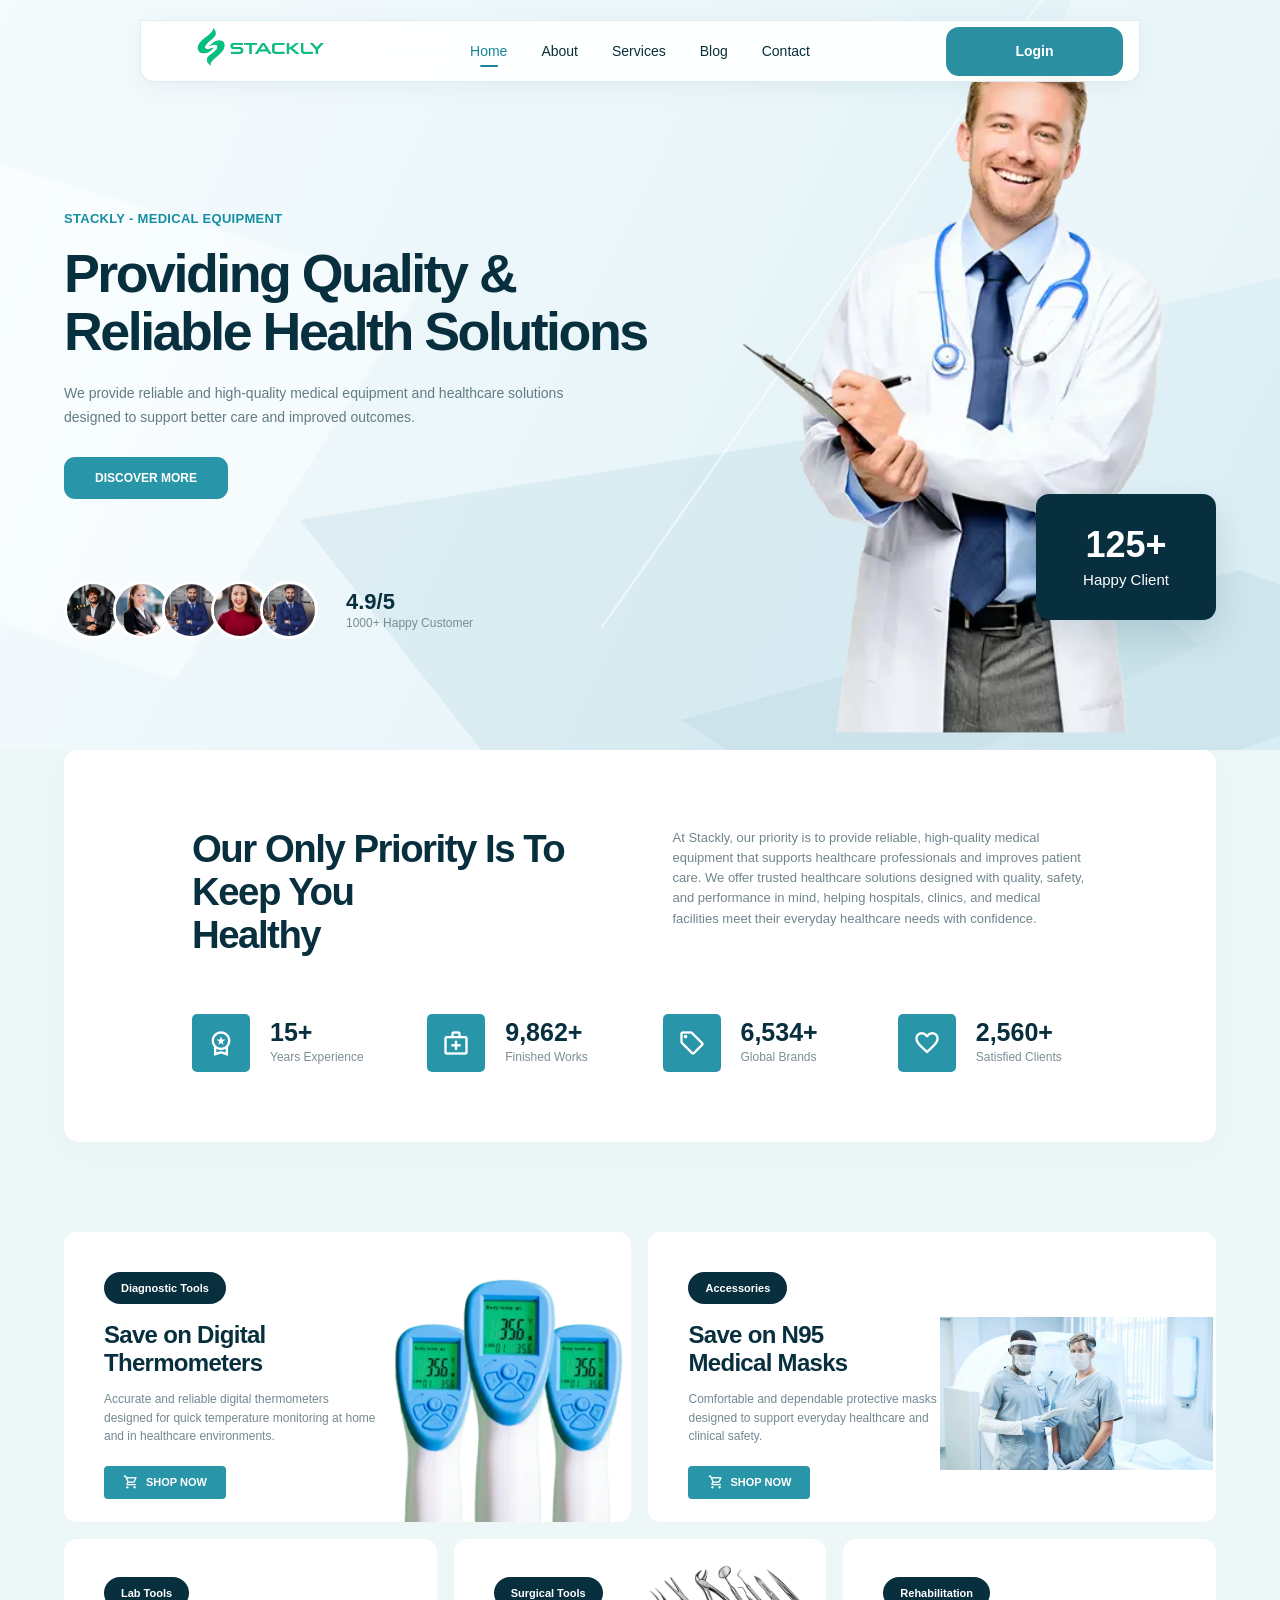
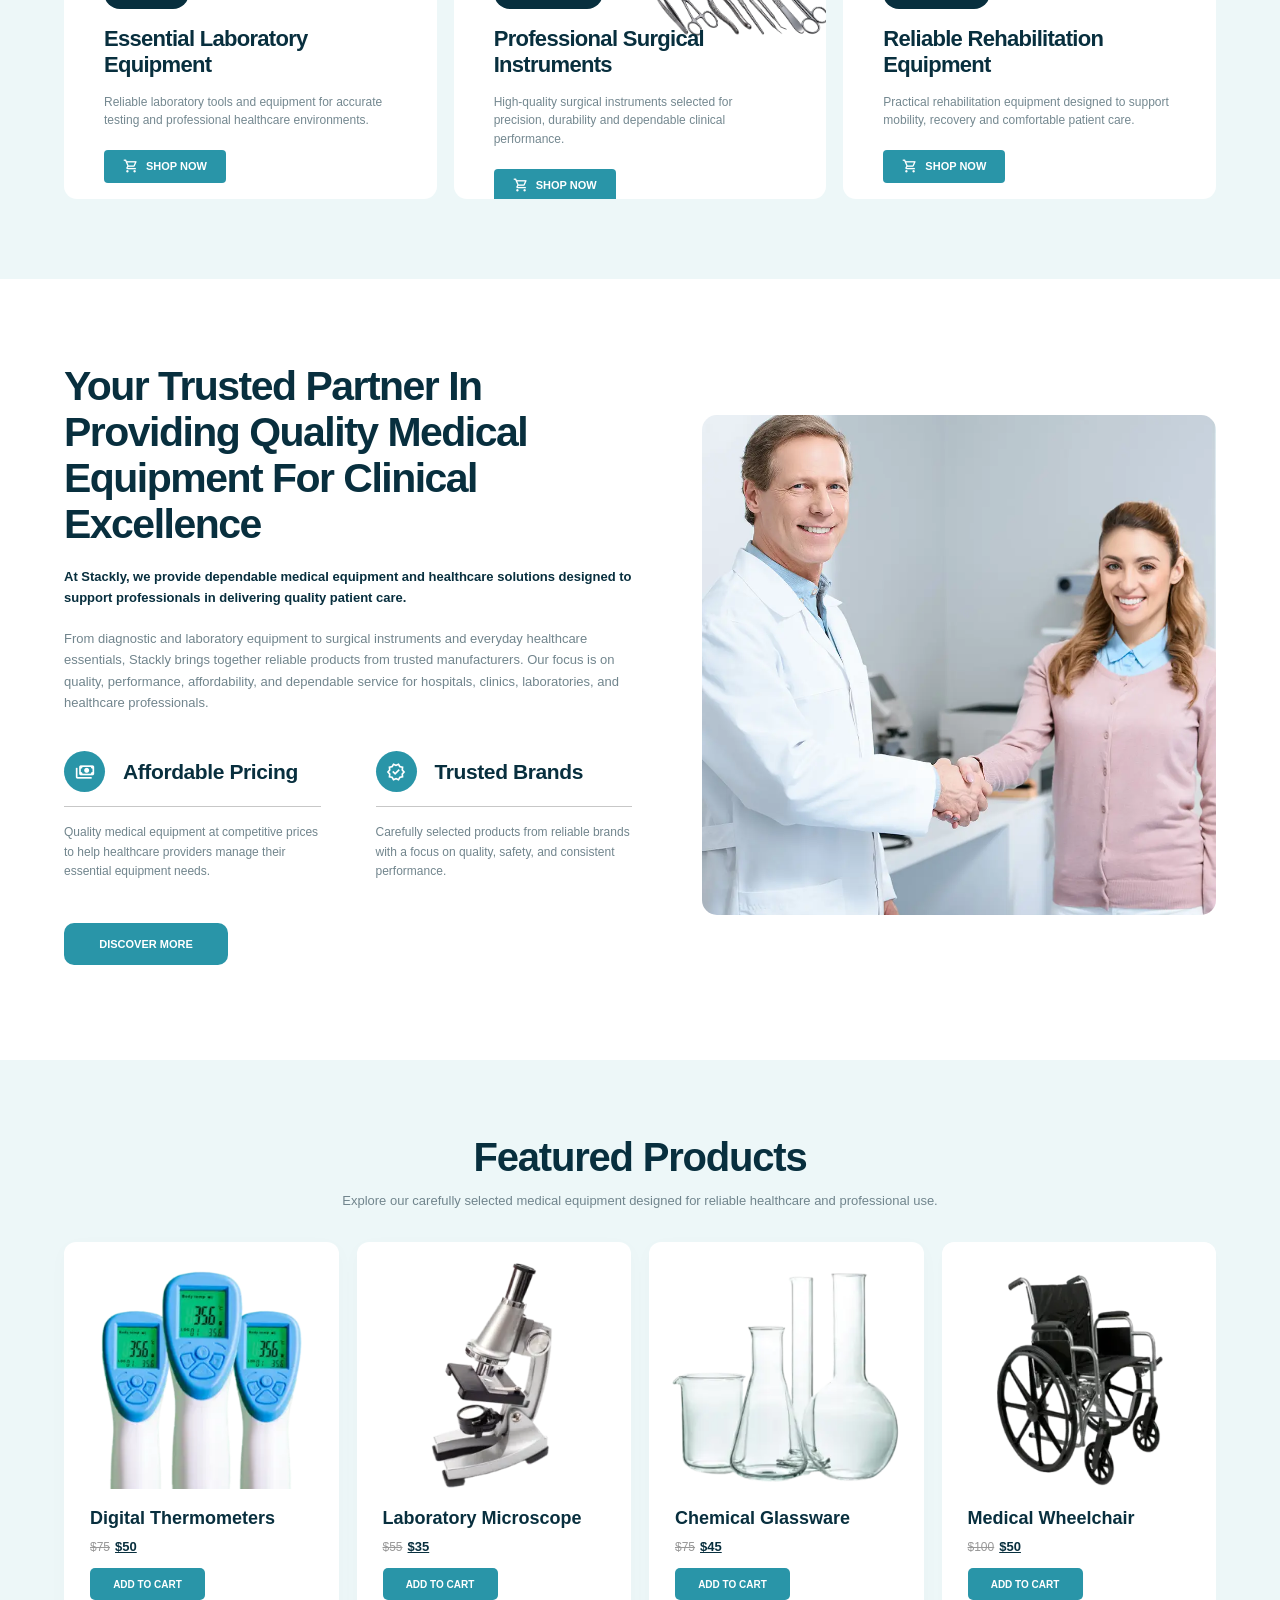
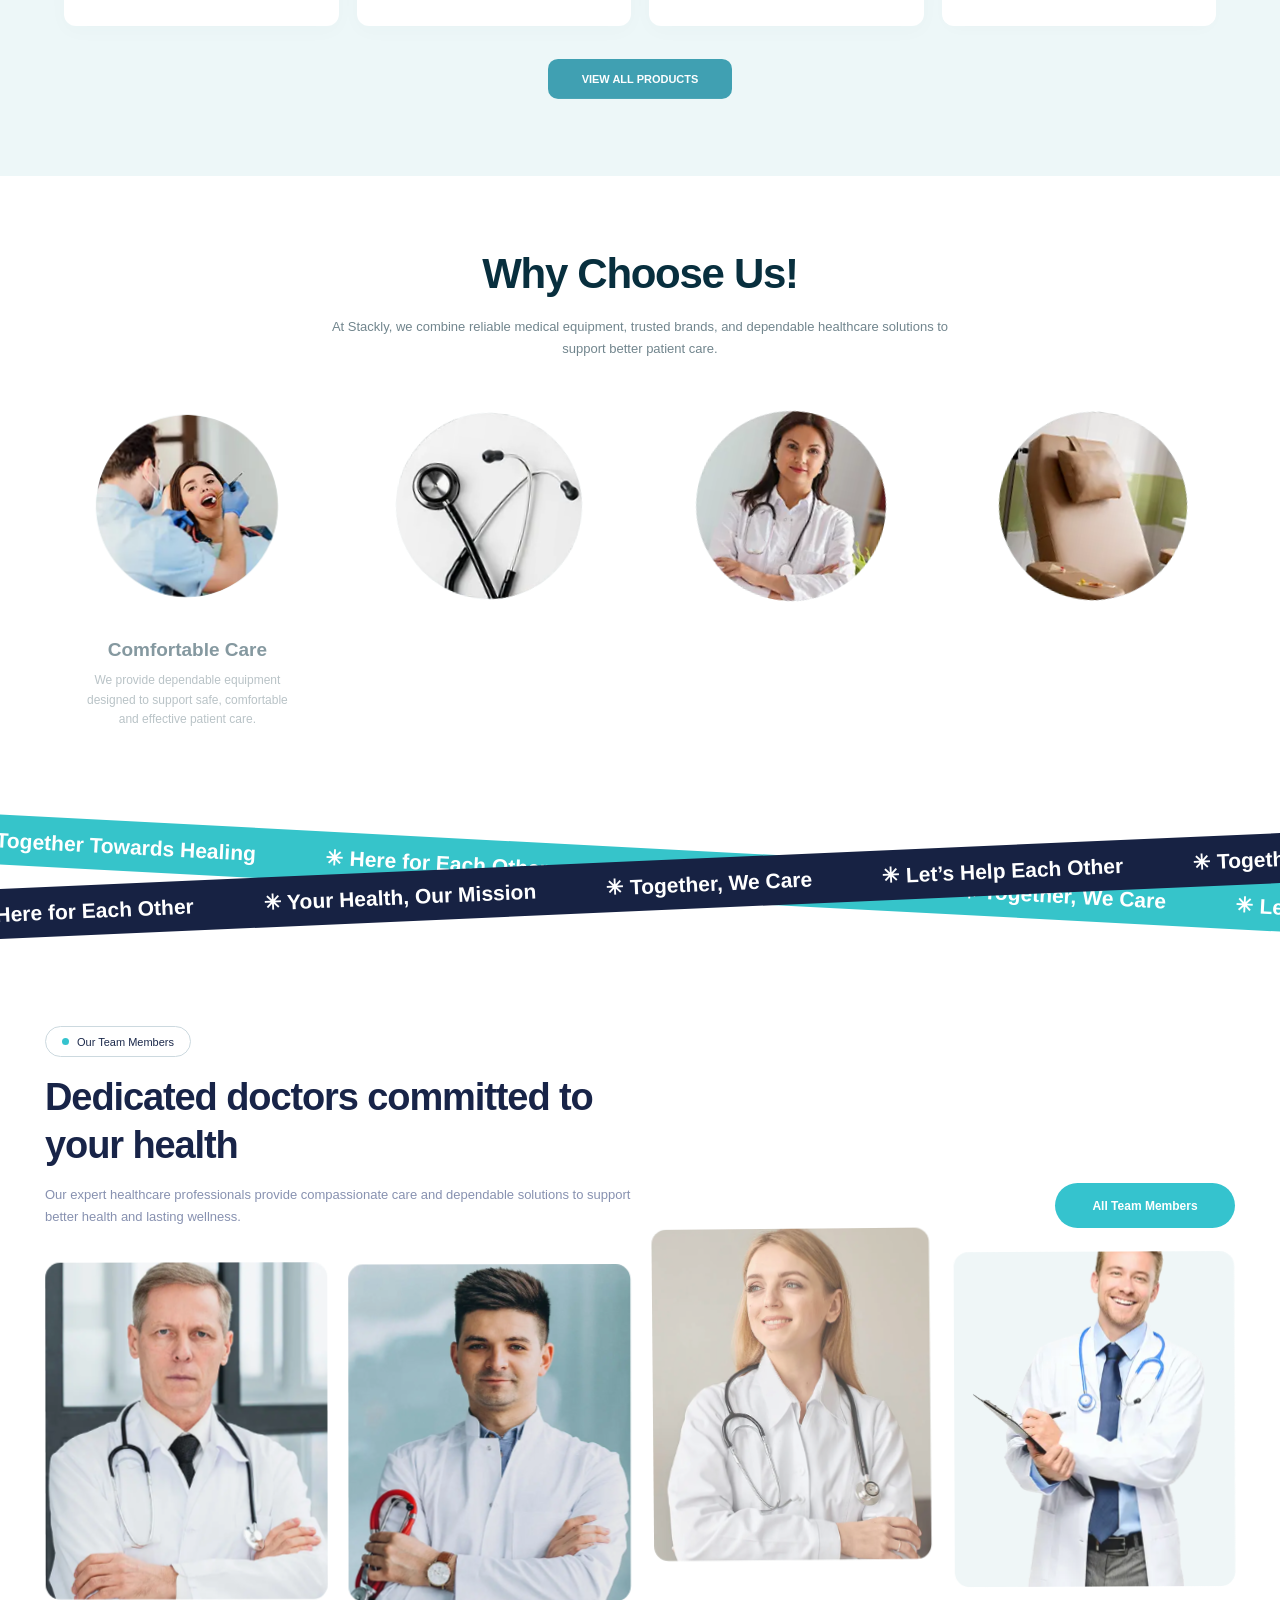
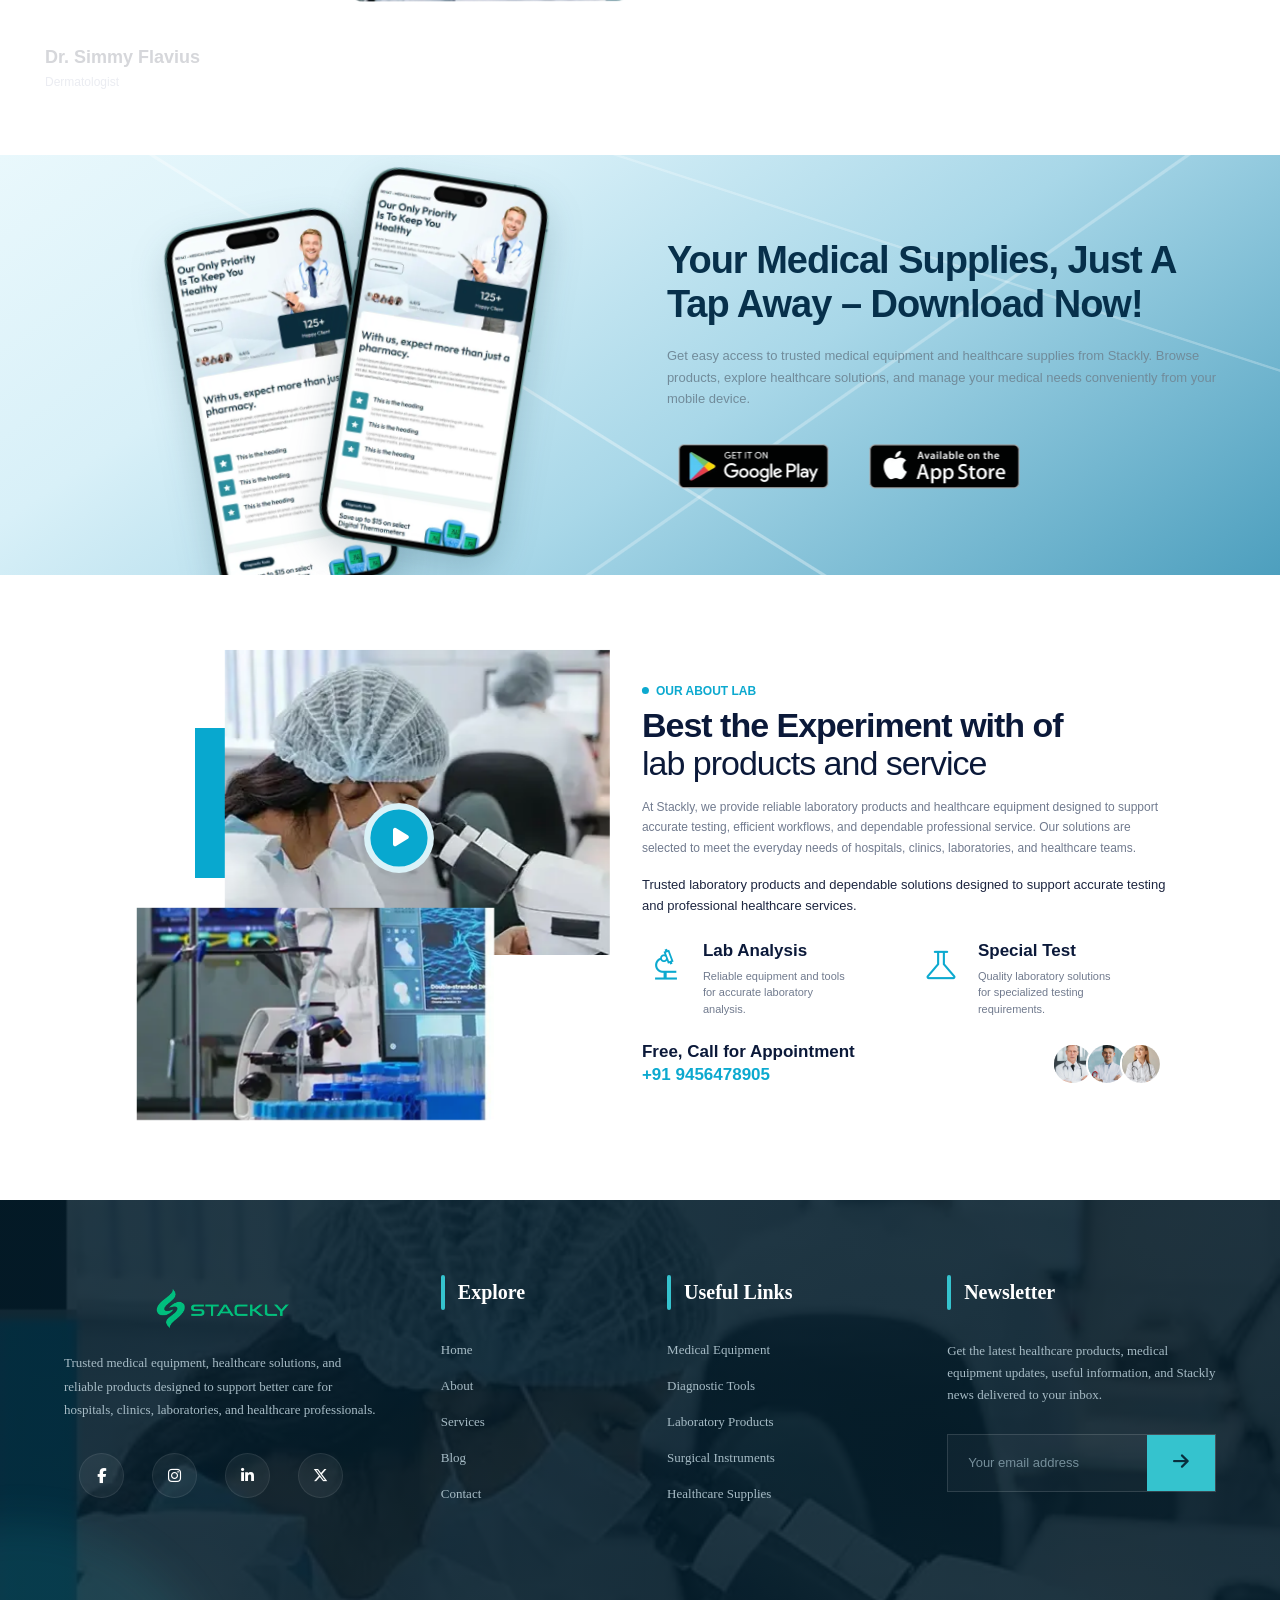
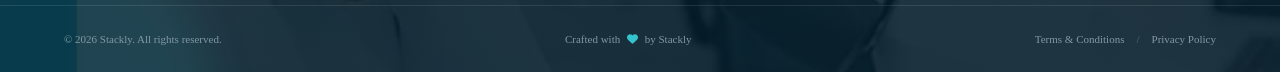
==== index.html @ 82c52c4e "first commit" ====
<!DOCTYPE html>
<html lang="en">

<head>
    <meta charset="UTF-8">

    <meta name="viewport" content="width=device-width, initial-scale=1.0">

    <meta name="description"
        content="Stackly Medical Equipment Store - Quality medical equipment and healthcare solutions.">

    <title>Stackly | Medical Equipment Store</title>

    <!-- FAVICON -->
    <link rel="icon" href="images/favicon.png" type="image/png">

    <!-- GOOGLE FONT -->
    <link rel="preconnect" href="https://fonts.googleapis.com">
    <link rel="preconnect" href="https://fonts.gstatic.com" crossorigin>
<link rel="stylesheet"
      href="https://cdnjs.cloudflare.com/ajax/libs/font-awesome/6.7.2/css/all.min.css">
    <link
        href="https://fonts.googleapis.com/css2?family=Inter:wght@400;500;600;700;800&display=swap"
        rel="stylesheet">
    <!-- MATERIAL SYMBOLS -->
<link rel="stylesheet"
      href="https://fonts.googleapis.com/css2?family=Material+Symbols+Outlined:opsz,wght,FILL,GRAD@24,400,0,0">

    <!-- NAVBAR CSS -->
    <link rel="stylesheet" href="css/style.css">
    <link rel="stylesheet" href="css/home.css">

</head>


<body>


    <!-- =========================================
         NAVBAR
    ========================================== -->

    <header class="medical-navbar" id="medicalNavbar">

        <div class="navbar-inner">


         <!-- STACKLY LOGO -->
<a href="index.html" class="stackly-logo">

    <img src="assets/green-stackly-logo.webp"
         alt="Stackly"
         class="stackly-logo-img">

</a>



            <!-- DESKTOP NAVIGATION -->
            <nav class="desktop-menu">

                <a href="index.html" class="active">
                    Home
                </a>

                <a href="about.html">
                    About
                </a>

                <a href="services.html">
                    Services
                </a>

                <a href="blog.html">
                    Blog
                </a>

                <a href="contact.html">
                    Contact
                </a>

            </nav>



            <!-- DESKTOP LOGIN BUTTON -->
            <a href="login.html" class="login-btn">
                Login
            </a>



            <!-- MOBILE MENU BUTTON -->
            <button
                class="menu-toggle"
                id="menuToggle"
                aria-label="Open Menu"
                type="button">

                <span></span>
                <span></span>
                <span></span>

            </button>


        </div>



        <!-- =========================================
             MOBILE MENU
        ========================================== -->

        <div class="mobile-menu" id="mobileMenu">


            <a href="index.html" class="active">
                Home
            </a>


            <a href="about.html">
                About
            </a>


            <a href="services.html">
                Services
            </a>


            <a href="blog.html">
                Blog
            </a>


            <a href="contact.html">
                Contact
            </a>


            <a href="login.html" class="mobile-login">
                Login
            </a>


        </div>

    </header>


    <!-- =========================================
         HERO
    ========================================== -->

    <main>

        <section class="medical-hero">


            <!-- GEOMETRIC BACKGROUND -->

            <div class="hero-shape hero-shape-one"></div>
            <div class="hero-shape hero-shape-two"></div>
            <div class="hero-shape hero-shape-three"></div>
            <div class="hero-shape hero-shape-four"></div>
            <div class="hero-shape hero-shape-five"></div>


            <div class="hero-container">


                <!-- =================================
                     LEFT CONTENT
                ================================== -->

                <div class="hero-content">


                    <div class="hero-small-title">
                        STACKLY - MEDICAL EQUIPMENT
                    </div>


                    <h1 class="hero-title">

                        Providing Quality &

                        <br class="desktop-break">

                        Reliable Health Solutions

                    </h1>


                    <p class="hero-description">

                        We provide reliable and high-quality medical
                        equipment and healthcare solutions designed
                        to support better care and improved outcomes.

                    </p>


                    <a href="404.html" class="hero-button">
                        DISCOVER MORE
                    </a>


                    <!-- CUSTOMER AREA -->

                    <div class="customer-area">


                        <div class="customer-avatars">

                            <div class="avatar">
                                <img src="assets/client-testi1.webp" alt="Customer">
                            </div>

                            <div class="avatar">
                                <img src="assets/client-testi2.webp" alt="Customer">
                            </div>

                            <div class="avatar">
                                <img src="assets/client-testi3.webp" alt="Customer">
                            </div>

                            <div class="avatar">
                                <img src="assets/client5.webp" alt="Customer">
                            </div>

                            <div class="avatar">
                                <img src="assets/client-testi3.webp" alt="Customer">
                            </div>

                        </div>


                        <div class="customer-rating">

                            <strong>
                                4.9/5
                            </strong>

                            <span>
                                1000+ Happy Customer
                            </span>

                        </div>

                    </div>

                </div>



                <!-- =================================
                     DOCTOR IMAGE
                ================================== -->

                <div class="hero-doctor">

                    <img src="assets/doctor-img.webp"
                        alt="Medical Professional"
                        class="doctor-image">


                    <!-- HAPPY CLIENT CARD -->

                    <div class="happy-client-card">

                        <strong>
                            125+
                        </strong>

                        <span>
                            Happy Client
                        </span>

                    </div>

                </div>


            </div>


            <!-- BOTTOM WHITE CARD -->

            

        </section>

<!-- =========================================
     HEALTH PRIORITY / COUNTER SECTION
========================================= -->

<section class="health-priority-section">

    <div class="health-priority-card">


        <!-- =================================
             TOP CONTENT
        ================================== -->

        <div class="priority-top">


            <!-- LEFT CONTENT -->

            <div class="priority-heading">

                <h2>
                    Our Only Priority Is To Keep You
                    <br class="desktop-break">
                    Healthy
                </h2>

            </div>


            <!-- RIGHT CONTENT -->

            <div class="priority-description">

    <p>
    At Stackly, our priority is to provide reliable, high-quality medical
    equipment that supports healthcare professionals and improves patient care.
    We offer trusted healthcare solutions designed with quality, safety, and
    performance in mind, helping hospitals, clinics, and medical facilities
    meet their everyday healthcare needs with confidence.
</p>

            </div>

        </div>



        <!-- =================================
             COUNTERS
        ================================== -->

        <div class="priority-counters">


            <!-- COUNTER 1 -->

            <div class="priority-counter">

                <div class="counter-icon">

                    <span class="material-symbols-outlined">
                        workspace_premium
                    </span>

                </div>

                <div class="counter-content">

                    <div class="counter-number"
                         data-target="15">
                        0
                    </div>

                    <div class="counter-label">
                        Years Experience
                    </div>

                </div>

            </div>



            <!-- COUNTER 2 -->

            <div class="priority-counter">

                <div class="counter-icon">

                    <span class="material-symbols-outlined">
                        medical_services
                    </span>

                </div>

                <div class="counter-content">

                    <div class="counter-number"
                         data-target="9862">
                        0
                    </div>

                    <div class="counter-label">
                        Finished Works
                    </div>

                </div>

            </div>



            <!-- COUNTER 3 -->

            <div class="priority-counter">

                <div class="counter-icon">

                    <span class="material-symbols-outlined">
                        sell
                    </span>

                </div>

                <div class="counter-content">

                    <div class="counter-number"
                         data-target="6534">
                        0
                    </div>

                    <div class="counter-label">
                        Global Brands
                    </div>

                </div>

            </div>



            <!-- COUNTER 4 -->

            <div class="priority-counter">

                <div class="counter-icon">

                    <span class="material-symbols-outlined">
                        favorite
                    </span>

                </div>

                <div class="counter-content">

                    <div class="counter-number"
                         data-target="2560">
                        0
                    </div>

                    <div class="counter-label">
                        Satisfied Clients
                    </div>

                </div>

            </div>


        </div>

    </div>

</section>


<!-- =========================================
     MEDICAL EQUIPMENT OFFERS
========================================= -->

<section class="medical-offers-section">

    <div class="medical-offers-container">


        <!-- =====================================
             CARD 1 - THERMOMETERS
        ====================================== -->

        <div class="offer-card offer-large offer-card-1">

            <div class="offer-content">

                <span class="offer-tag">
                    Diagnostic Tools
                </span>

                <h3>
                    Save on Digital
                    <br>
                    Thermometers
                </h3>

                <p>
                    Accurate and reliable digital thermometers
                    designed for quick temperature monitoring
                    at home and in healthcare environments.
                </p>

                <a href="404.html" class="offer-button">

                    <span class="material-symbols-outlined">
                        shopping_cart
                    </span>

                    SHOP NOW

                </a>

            </div>


            <div class="offer-image offer-image-right">

                <img src="assets/thermometer.webp"
                     alt="Digital Thermometers">

            </div>

        </div>



        <!-- =====================================
             CARD 2 - MASK
        ====================================== -->

        <div class="offer-card offer-large offer-card-2">

            <div class="offer-image offer-image-left">

                <img src="assets/masks-persons.webp"
                     alt="Medical Mask">

            </div>


            <div class="offer-content">

                <span class="offer-tag">
                    Accessories
                </span>

                <h3>
                    Save on N95
                    <br>
                    Medical Masks
                </h3>

                <p>
                    Comfortable and dependable protective masks
                    designed to support everyday healthcare
                    and clinical safety.
                </p>

                <a href="404.html" class="offer-button">

                    <span class="material-symbols-outlined">
                        shopping_cart
                    </span>

                    SHOP NOW

                </a>

            </div>

        </div>



        <!-- =====================================
             CARD 3 - LAB TOOLS
        ====================================== -->

        <div class="offer-card offer-small offer-card-3">

            <div class="offer-content">

                <span class="offer-tag">
                    Lab Tools
                </span>

                <h3>
                    Essential Laboratory
                    Equipment
                </h3>

                <p>
                    Reliable laboratory tools and equipment
                    for accurate testing and professional
                    healthcare environments.
                </p>

                <a href="404.html" class="offer-button">

                    <span class="material-symbols-outlined">
                        shopping_cart
                    </span>

                    SHOP NOW

                </a>

            </div>

        </div>



        <!-- =====================================
             CARD 4 - SURGICAL
        ====================================== -->

        <div class="offer-card offer-small offer-card-4">

            <div class="offer-content">

                <span class="offer-tag">
                    Surgical Tools
                </span>

                <h3>
                    Professional Surgical
                    Instruments
                </h3>

                <p>
                    High-quality surgical instruments selected
                    for precision, durability and dependable
                    clinical performance.
                </p>

                <a href="404.html" class="offer-button">

                    <span class="material-symbols-outlined">
                        shopping_cart
                    </span>

                    SHOP NOW

                </a>

            </div>


            <div class="offer-image offer-image-right">

                <img src="assets/surgical-instruments.webp"
                     alt="Surgical Instruments">

            </div>

        </div>



        <!-- =====================================
             CARD 5 - REHABILITATION
        ====================================== -->

        <div class="offer-card offer-small offer-card-5">

            <div class="offer-content">

                <span class="offer-tag">
                    Rehabilitation
                </span>

                <h3>
                    Reliable Rehabilitation
                    Equipment
                </h3>

                <p>
                    Practical rehabilitation equipment designed
                    to support mobility, recovery and
                    comfortable patient care.
                </p>

                <a href="404.html" class="offer-button">

                    <span class="material-symbols-outlined">
                        shopping_cart
                    </span>

                    SHOP NOW

                </a>

            </div>

        </div>


    </div>

</section>


<!-- =========================================
     ABOUT / TRUSTED PARTNER SECTION
========================================= -->

<section class="medical-about-section">

    <div class="medical-about-container">


        <!-- =====================================
             LEFT CONTENT
        ====================================== -->

        <div class="medical-about-content">

            <h2>
                Your Trusted Partner In Providing
                Quality Medical Equipment For
                Clinical Excellence
            </h2>


            <p class="about-highlight">
                At Stackly, we provide dependable medical equipment
                and healthcare solutions designed to support
                professionals in delivering quality patient care.
            </p>


            <p class="about-description">
                From diagnostic and laboratory equipment to surgical
                instruments and everyday healthcare essentials,
                Stackly brings together reliable products from
                trusted manufacturers. Our focus is on quality,
                performance, affordability, and dependable service
                for hospitals, clinics, laboratories, and healthcare
                professionals.
            </p>



            <!-- =================================
                 FEATURES
            ================================== -->

            <div class="about-features">


                <!-- FEATURE 1 -->

                <div class="about-feature">

                    <div class="feature-heading">

                        <div class="feature-icon">

                            <span class="material-symbols-outlined">
                                payments
                            </span>

                        </div>

                        <h3>
                            Affordable Pricing
                        </h3>

                    </div>


                    <div class="feature-line"></div>


                    <p>
                        Quality medical equipment at competitive
                        prices to help healthcare providers
                        manage their essential equipment needs.
                    </p>

                </div>



                <!-- FEATURE 2 -->

                <div class="about-feature">

                    <div class="feature-heading">

                        <div class="feature-icon">

                            <span class="material-symbols-outlined">
                                verified
                            </span>

                        </div>

                        <h3>
                            Trusted Brands
                        </h3>

                    </div>


                    <div class="feature-line"></div>


                    <p>
                        Carefully selected products from reliable
                        brands with a focus on quality, safety,
                        and consistent performance.
                    </p>

                </div>

            </div>



            <!-- BUTTON -->

            <a href="404.html" class="about-button">
                DISCOVER MORE
            </a>

        </div>



        <!-- =====================================
             RIGHT IMAGE
        ====================================== -->

        <div class="medical-about-image">

            <img
                src="assets/medical-team.webp"
                alt="Medical professionals discussing healthcare equipment">

        </div>


    </div>

</section>

<!-- =========================================
     FEATURED PRODUCTS
========================================= -->

<section class="featured-products-section">

    <div class="featured-products-container">

        <!-- SECTION HEADER -->
        <div class="featured-products-header">

            <h2>Featured Products</h2>

            <p>
                Explore our carefully selected medical equipment
                designed for reliable healthcare and professional use.
            </p>

        </div>


        <!-- PRODUCTS -->
        <div class="products-grid">


            <!-- PRODUCT 1 -->
            <div class="product-card product-left">

                <div class="product-image">

                    <img src="assets/thermometer.webp"
                         alt="Digital Thermometers">

                </div>

                <div class="product-content">

                    <h3>Digital Thermometers</h3>

                    <div class="product-price">

                        <del>$75</del>

                        <strong>$50</strong>

                    </div>

                    <a href="404.html" class="add-cart-btn">
                        ADD TO CART
                    </a>

                </div>

            </div>


            <!-- PRODUCT 2 -->
            <div class="product-card product-left">

                <div class="product-image">

                    <img src="assets/microscope.webp"
                         alt="Laboratory Microscope">

                </div>

                <div class="product-content">

                    <h3>Laboratory Microscope</h3>

                    <div class="product-price">

                        <del>$55</del>

                        <strong>$35</strong>

                    </div>

                    <a href="404.html" class="add-cart-btn">
                        ADD TO CART
                    </a>

                </div>

            </div>


            <!-- PRODUCT 3 -->
            <div class="product-card product-right">

                <div class="product-image">

                    <img src="assets/chemical-glass.webp"
                         alt="Chemical Glassware">

                </div>

                <div class="product-content">

                    <h3>Chemical Glassware</h3>

                    <div class="product-price">

                        <del>$75</del>

                        <strong>$45</strong>

                    </div>

                    <a href="404.html" class="add-cart-btn">
                        ADD TO CART
                    </a>

                </div>

            </div>


            <!-- PRODUCT 4 -->
            <div class="product-card product-right">

                <div class="product-image">

                    <img src="assets/wheel-chair.webp"
                         alt="Medical Wheelchair">

                </div>

                <div class="product-content">

                    <h3>Medical Wheelchair</h3>

                    <div class="product-price">

                        <del>$100</del>

                        <strong>$50</strong>

                    </div>

                    <a href="404.html" class="add-cart-btn">
                        ADD TO CART
                    </a>

                </div>

            </div>

        </div>


        <!-- VIEW ALL -->
        <a href="404.html" class="view-products-btn">
            VIEW ALL PRODUCTS
        </a>

    </div>

</section>

<!-- =========================================
     WHY CHOOSE US
========================================= -->

<section class="why-choose-section">

    <div class="why-choose-container">

        <!-- HEADER -->

        <div class="why-choose-header">

            <h2>Why Choose Us!</h2>

            <p>
                At Stackly, we combine reliable medical equipment,
                trusted brands, and dependable healthcare solutions
                to support better patient care.
            </p>

        </div>


        <!-- FEATURES -->

        <div class="why-choose-grid">


            <!-- ITEM 1 -->

            <div class="why-item">

                <div class="why-image">

                    <img src="assets/comfortable-care.webp"
                         alt="Comfortable Medical Care">

                </div>

                <div class="why-content">

                    <h3>
                        Comfortable Care
                    </h3>

                    <p>
                        We provide dependable equipment designed
                        to support safe, comfortable and effective
                        patient care.
                    </p>

                </div>

            </div>



            <!-- ITEM 2 -->

            <div class="why-item">

                <div class="why-image">

                    <img src="assets/best-equipment.webp"
                         alt="Best Medical Equipment">

                </div>

                <div class="why-content">

                    <h3>
                        Best Equipment
                    </h3>

                    <p>
                        Choose quality medical equipment selected
                        for reliable performance and everyday
                        healthcare requirements.
                    </p>

                </div>

            </div>



            <!-- ITEM 3 -->

            <div class="why-item">

                <div class="why-image">

                    <img src="assets/professional-doctor.webp"
                         alt="Trusted Healthcare Professionals">

                </div>

                <div class="why-content">

                    <h3>
                        Trusted Professionals
                    </h3>

                    <p>
                        Our solutions help healthcare professionals
                        work confidently with dependable products
                        and equipment.
                    </p>

                </div>

            </div>



            <!-- ITEM 4 -->

            <div class="why-item">

                <div class="why-image">

                    <img src="assets/modern-facilites.webp"
                         alt="Modern Medical Facilities">

                </div>

                <div class="why-content">

                    <h3>
                        Modern Facilities
                    </h3>

                    <p>
                        We support modern healthcare environments
                        with practical equipment built for quality
                        and efficiency.
                    </p>

                </div>

            </div>


        </div>

    </div>

</section>
<!-- =========================================
     MOVING HEALTH MARQUEE
========================================= -->

<section class="health-marquee-section">

    <div class="marquee-strip marquee-strip-top">

        <div class="marquee-track marquee-track-right">

            <span>✳ Together Towards Healing</span>
            <span>✳ Here for Each Other</span>
            <span>✳ Your Health, Our Mission</span>
            <span>✳ Together, We Care</span>
            <span>✳ Let’s Help Each Other</span>

            <!-- Duplicate for seamless loop -->

            <span>✳ Together Towards Healing</span>
            <span>✳ Here for Each Other</span>
            <span>✳ Your Health, Our Mission</span>
            <span>✳ Together, We Care</span>
            <span>✳ Let’s Help Each Other</span>

        </div>

    </div>


    <div class="marquee-strip marquee-strip-bottom">

        <div class="marquee-track marquee-track-left">

            <span>✳ Here for Each Other</span>
            <span>✳ Your Health, Our Mission</span>
            <span>✳ Together, We Care</span>
            <span>✳ Let’s Help Each Other</span>
            <span>✳ Together Towards Healing</span>

            <!-- Duplicate for seamless loop -->

            <span>✳ Here for Each Other</span>
            <span>✳ Your Health, Our Mission</span>
            <span>✳ Together, We Care</span>
            <span>✳ Let’s Help Each Other</span>
            <span>✳ Together Towards Healing</span>

        </div>

    </div>

</section>


<!-- =========================================
     OUR TEAM SECTION
========================================= -->

<section class="medical-team-section">

    <div class="medical-team-container">


        <!-- =====================================
             HEADER
        ====================================== -->

        <div class="medical-team-header">

            <div class="team-label">
                <span></span>
                Our Team Members
            </div>

            <div class="team-heading-row">

                <div class="team-heading-content">

                    <h2>
                        Dedicated doctors committed to
                        <br>
                        your health
                    </h2>

                    <p>
                        Our expert healthcare professionals provide
                        compassionate care and dependable solutions
                        to support better health and lasting wellness.
                    </p>

                </div>


                <a href="404.html" class="all-team-btn">

                    <span>
                        All Team Members
                    </span>

                    <i class="fa-solid fa-arrow-right"></i>

                </a>

            </div>

        </div>



        <!-- =====================================
             TEAM GRID
        ====================================== -->

        <div class="medical-team-grid">


            <!-- =================================
                 DOCTOR 1
            ================================== -->

            <div class="doctor-card">

                <div class="doctor-image-wrap">

                    <img
                        src="assets/doctor1.webp"
                        alt="Medical Specialist"
                        class="doctor-image"
                    >


                    <!-- SOCIAL STRIP -->

                    <div class="doctor-socials">

                        <a href="404.html"
                           aria-label="Facebook">
                            <i class="fa-brands fa-facebook-f"></i>
                        </a>

                        <a href="404.html"
                           aria-label="Instagram">
                            <i class="fa-brands fa-instagram"></i>
                        </a>

                        <a href="404.html"
                           aria-label="LinkedIn">
                            <i class="fa-brands fa-linkedin-in"></i>
                        </a>

                        <a href="404.html"
                           aria-label="Twitter">
                            <i class="fa-brands fa-x-twitter"></i>
                        </a>

                    </div>


                    <!-- SMALL HOVER DOT -->

                    <span class="doctor-hover-dot"></span>

                </div>


                <div class="doctor-info">

                    <h3>
                        Dr. Simmy Flavius
                    </h3>

                    <p>
                        Dermatologist
                    </p>

                </div>

            </div>



            <!-- =================================
                 DOCTOR 2
            ================================== -->

            <div class="doctor-card">

                <div class="doctor-image-wrap">

                    <img
                        src="assets/doctor2.webp"
                        alt="Neurology Specialist"
                        class="doctor-image"
                    >


                    <div class="doctor-socials">

                        <a href="404.html">
                            <i class="fa-brands fa-facebook-f"></i>
                        </a>

                        <a href="404.html">
                            <i class="fa-brands fa-instagram"></i>
                        </a>

                        <a href="404.html">
                            <i class="fa-brands fa-linkedin-in"></i>
                        </a>

                        <a href="404.html">
                            <i class="fa-brands fa-x-twitter"></i>
                        </a>

                    </div>


                    <span class="doctor-hover-dot"></span>

                </div>


                <div class="doctor-info">

                    <h3>
                        Dr. John Doe
                    </h3>

                    <p>
                        Neurologist Assistant
                    </p>

                </div>

            </div>



            <!-- =================================
                 DOCTOR 3
            ================================== -->

            <div class="doctor-card">

                <div class="doctor-image-wrap">

                    <img
                        src="assets/doctor3.webp"
                        alt="Physiotherapy Specialist"
                        class="doctor-image"
                    >


                    <div class="doctor-socials">

                        <a href="404.html">
                            <i class="fa-brands fa-facebook-f"></i>
                        </a>

                        <a href="404.html">
                            <i class="fa-brands fa-instagram"></i>
                        </a>

                        <a href="404.html">
                            <i class="fa-brands fa-linkedin-in"></i>
                        </a>

                        <a href="404.html">
                            <i class="fa-brands fa-x-twitter"></i>
                        </a>

                    </div>


                    <span class="doctor-hover-dot"></span>

                </div>


                <div class="doctor-info">

                    <h3>
                        Dr. Melissa Doe
                    </h3>

                    <p>
                        Physiotherapist
                    </p>

                </div>

            </div>



            <!-- =================================
                 DOCTOR 4
            ================================== -->

            <div class="doctor-card">

                <div class="doctor-image-wrap">

                    <img
                        src="assets/doctor-img.webp"
                        alt="Physician Specialist"
                        class="doctor-image"
                    >


                    <div class="doctor-socials">

                        <a href="404.html">
                            <i class="fa-brands fa-facebook-f"></i>
                        </a>

                        <a href="404.html">
                            <i class="fa-brands fa-instagram"></i>
                        </a>

                        <a href="404.html">
                            <i class="fa-brands fa-linkedin-in"></i>
                        </a>

                        <a href="404.html">
                            <i class="fa-brands fa-x-twitter"></i>
                        </a>

                    </div>


                    <span class="doctor-hover-dot"></span>

                </div>


                <div class="doctor-info">

                    <h3>
                        Dr. Paul Flavius
                    </h3>

                    <p>
                        Physician Assistant
                    </p>

                </div>

            </div>


        </div>

    </div>

</section>



<!-- =========================================================
     MOBILE APP DOWNLOAD SECTION
========================================================= -->

<section class="mobile-app-section">

    <div class="mobile-app-container">

        <!-- LEFT : MOBILE IMAGES -->
        <div class="mobile-app-visual">

            <div class="mobile-phone phone-one">
                <img
                    src="assets/phone1.webp"
                    alt="Stackly Medical App"
                >
            </div>

            <div class="mobile-phone phone-two">
                <img
                    src="assets/phone1.webp"
                    alt="Stackly Medical App"
                >
            </div>

        </div>


        <!-- RIGHT : CONTENT -->
        <div class="mobile-app-content">

            <h2>
                Your Medical Supplies, Just A
                Tap Away – Download Now!
            </h2>

            <p>
                Get easy access to trusted medical equipment and healthcare
                supplies from Stackly. Browse products, explore healthcare
                solutions, and manage your medical needs conveniently from
                your mobile device.
            </p>


            <!-- APP BUTTONS -->

            <div class="mobile-app-buttons">

                <a href="404.html" class="app-store-btn">

                    <img
                        src="assets/playstorelogo.webp"
                        alt="Get it on Google Play"
                    >

                </a>


                <a href="404.html" class="app-store-btn">

                    <img
                        src="assets/appstore-logo.webp"
                        alt="Download on the App Store"
                    >

                </a>

            </div>

        </div>

    </div>

</section>


<!-- =========================================================
     LAB PRODUCTS / VIDEO SECTION
========================================================= -->

<section class="lab-video-section">

    <div class="lab-video-container">

        <!-- ================= LEFT IMAGES ================= -->

        <div class="lab-video-images">

            <!-- BACK / LARGE IMAGE -->
            <div class="lab-main-image">

                <img
                    src="assets/lab-main (1).webp"
                    alt="Stackly Laboratory"
                >

            </div>


            <!-- TURQUOISE BACKGROUND BLOCK -->
            <div class="lab-blue-block"></div>


            <!-- SMALL BOTTOM IMAGE -->
            <div class="lab-small-image">

                <img
                    src="assets/lab-small (1).webp"
                    alt="Laboratory Equipment"
                >

            </div>


            <!-- PLAY BUTTON -->
            <a
                href="404.html"
                class="lab-play-btn"
                aria-label="Play laboratory video"
            >
                <i class="fa-solid fa-play"></i>
            </a>

        </div>


        <!-- ================= RIGHT CONTENT ================= -->

        <div class="lab-video-content">

            <span class="lab-small-title">
                <span></span>
                OUR ABOUT LAB
            </span>


            <h2>
                Best the Experiment with of
                <strong>lab products and service</strong>
            </h2>


            <p class="lab-description">
                At Stackly, we provide reliable laboratory products and
                healthcare equipment designed to support accurate testing,
                efficient workflows, and dependable professional service.
                Our solutions are selected to meet the everyday needs of
                hospitals, clinics, laboratories, and healthcare teams.
            </p>


            <p class="lab-highlight">
                Trusted laboratory products and dependable solutions
                designed to support accurate testing and professional
                healthcare services.
            </p>


            <!-- FEATURES -->

            <div class="lab-features">

                <!-- FEATURE 1 -->

                <div class="lab-feature">

                    <div class="lab-feature-icon">
                        <span class="material-symbols-outlined">
                            biotech
                        </span>
                    </div>

                    <div>
                        <h3>Lab Analysis</h3>

                        <p>
                            Reliable equipment and tools for
                            accurate laboratory analysis.
                        </p>
                    </div>

                </div>


                <!-- FEATURE 2 -->

                <div class="lab-feature">

                    <div class="lab-feature-icon">
                        <span class="material-symbols-outlined">
                            science
                        </span>
                    </div>

                    <div>
                        <h3>Special Test</h3>

                        <p>
                            Quality laboratory solutions for
                            specialized testing requirements.
                        </p>
                    </div>

                </div>

            </div>


            <!-- BOTTOM CONTACT -->

            <div class="lab-contact">

                <div class="lab-call">

                    <h3>
                        Free, Call for Appointment
                    </h3>

                    <a href="404.html">
                        +91 9456478905
                    </a>

                </div>


                <div class="lab-team-images">

                    <img
                        src="assets/doctor1.webp"
                        alt="Healthcare professional"
                    >

                    <img
                        src="assets/doctor2.webp"
                        alt="Healthcare professional"
                    >

                    <img
                        src="assets/doctor3.webp"
                        alt="Healthcare professional"
                    >

                </div>

            </div>

        </div>

    </div>

</section>


<!-- =========================================================
     STACKLY MEDICAL FOOTER
========================================================= -->

<footer class="medical-footer">

    <div class="medical-footer-container">


        <!-- =================================================
             BRAND
        ================================================= -->

        <div class="medical-footer-brand">

            <a href="index.html" class="medical-footer-logo">
                <img
                    src="assets/green-stackly-logo.webp"
                    alt="Stackly Medical"
                >
            </a>

            <p>
                Trusted medical equipment, healthcare solutions,
                and reliable products designed to support better
                care for hospitals, clinics, laboratories, and
                healthcare professionals.
            </p>


            <!-- SOCIAL ICONS -->

            <div class="medical-footer-socials">

                <a href="404.html" aria-label="Facebook">
                    <i class="fa-brands fa-facebook-f"></i>
                </a>

                <a href="404.html" aria-label="Instagram">
                    <i class="fa-brands fa-instagram"></i>
                </a>

                <a href="404.html" aria-label="LinkedIn">
                    <i class="fa-brands fa-linkedin-in"></i>
                </a>

                <a href="404.html" aria-label="X">
                    <i class="fa-brands fa-x-twitter"></i>
                </a>

            </div>

        </div>


        <!-- =================================================
             EXPLORE
        ================================================= -->

        <div class="medical-footer-column">

            <h3>
                <span></span>
                Explore
            </h3>

            <ul>

                <li>
                    <a href="index.html">Home</a>
                </li>

                <li>
                    <a href="about.html">About</a>
                </li>

                <li>
                    <a href="services.html">Services</a>
                </li>

                <li>
                    <a href="blog.html">Blog</a>
                </li>

                <li>
                    <a href="contact.html">Contact</a>
                </li>

            </ul>

        </div>


        <!-- =================================================
             USEFUL LINKS
        ================================================= -->

        <div class="medical-footer-column">

            <h3>
                <span></span>
                Useful Links
            </h3>

            <ul>

                <li>
                    <a href="404.html">
                        Medical Equipment
                    </a>
                </li>

                <li>
                    <a href="404.html">
                        Diagnostic Tools
                    </a>
                </li>

                <li>
                    <a href="404.html">
                        Laboratory Products
                    </a>
                </li>

                <li>
                    <a href="404.html">
                        Surgical Instruments
                    </a>
                </li>

                <li>
                    <a href="404.html">
                        Healthcare Supplies
                    </a>
                </li>

            </ul>

        </div>


        <!-- =================================================
             NEWSLETTER
        ================================================= -->

        <div class="medical-footer-newsletter">

            <h3>
                <span></span>
                Newsletter
            </h3>

            <p>
                Get the latest healthcare products, medical
                equipment updates, useful information, and
                Stackly news delivered to your inbox.
            </p>


            <form
                id="medicalNewsletterForm"
                class="medical-newsletter-form"
                novalidate
            >

                <input
                    type="email"
                    id="medicalEmail"
                    placeholder="Your email address"
                    autocomplete="off"
                >

                <button
                    type="submit"
                    aria-label="Submit email"
                >
                    <i class="fa-solid fa-arrow-right"></i>
                </button>

            </form>


            <!-- ERROR -->

            <p
                id="medicalEmailError"
                class="medical-email-error"
            ></p>

        </div>

    </div>


    <!-- =====================================================
         FOOTER BOTTOM
    ===================================================== -->

    <div class="medical-footer-bottom">

        <p>
            © 2026 Stackly. All rights reserved.
        </p>

        <p class="medical-footer-crafted">
            Crafted with
            <i class="fa-solid fa-heart"></i>
            by Stackly
        </p>

        <div class="medical-footer-legal">

            <a href="404.html">
                Terms & Conditions
            </a>

            <span>/</span>

            <a href="404.html">
                Privacy Policy
            </a>

        </div>

    </div>

</footer>



    </main>

    <!-- =========================================
         JAVASCRIPT
    ========================================== -->
  <script src="https://cdnjs.cloudflare.com/ajax/libs/gsap/3.12.5/gsap.min.js"></script>
    <script src="js/script.js"></script>
    <script src="js/home.js"></script>

</body>

</html>
---- css/style.css ----
/* =========================================================
   REMOVE DEFAULT PAGE GAP
========================================================= */

html,
body {
    width: 100%;
    margin: 0 !important;
    padding: 0 !important;
    overflow-x: hidden;
}

* {
    box-sizing: border-box;
}


/* ================================
   NAVBAR
================================ */

* {
    box-sizing: border-box;
}

.medical-navbar {
    position: fixed;
    top: 0;
    left: 50%;
    transform: translateX(-50%);

    width: calc(100% - 280px);
    max-width: 1500px;

    height: 78px;

    z-index: 9999;

    padding: 20px 0;

    background: transparent;
}


/* ================================
   INNER NAVBAR
================================ */

.navbar-inner {
    width: 100%;
    height: 62px;

    display: flex;
    align-items: center;

    padding: 0 16px;

    border-radius: 0 0 14px 14px;

    background: rgba(255, 255, 255, 0.94);

    border: 1px solid rgba(210, 230, 235, 0.8);

    box-shadow: 0 5px 25px rgba(19, 74, 88, 0.06);

    backdrop-filter: blur(12px);
}


/* ================================
   STACKLY LOGO
================================ */

.stackly-logo {
    display: flex;
    align-items: center;

    gap: 8px;

    text-decoration: none;

    flex-shrink: 0;
}

.logo-mark {
    position: relative;

    width: 37px;
    height: 37px;

    display: block;
}

.logo-shape {
    position: absolute;

    width: 13px;
    height: 13px;

    border-radius: 4px;
}

.shape-1 {
    top: 1px;
    left: 14px;

    background: #15594e;

    transform: rotate(25deg);
}

.shape-2 {
    top: 15px;
    left: 1px;

    background: #f08032;

    transform: rotate(25deg);
}

.shape-3 {
    top: 15px;
    right: 1px;

    background: #287f72;

    transform: rotate(25deg);
}

.shape-4 {
    bottom: 0;
    left: 14px;

    background: #ef8b35;

    transform: rotate(25deg);
}

.logo-text {
    color: #092f3a;

    font-family: Arial, sans-serif;

    font-size: 25px;
    font-weight: 800;

    letter-spacing: -1px;
}


/* ================================
   DESKTOP MENU
================================ */

.desktop-menu {
    position: absolute;

    left: 50%;

    transform: translateX(-50%);

    height: 100%;

    display: flex;
    align-items: center;

    gap: 34px;
}

.desktop-menu a {
    position: relative;

    padding: 8px 0;

    color: #062f3b;

    text-decoration: none;

    font-family: Arial, sans-serif;

    font-size: 14px;
    font-weight: 500;

    transition: color 0.3s ease;
}

.desktop-menu a:hover,
.desktop-menu a.active {
    color: #16869a;
}


/* ACTIVE LINE */

.desktop-menu a::after {
    content: "";

    position: absolute;

    left: 50%;
    bottom: 0;

    width: 0;
    height: 2px;

    border-radius: 10px;

    background: #16869a;

    transform: translateX(-50%);

    transition: width 0.3s ease;
}

.desktop-menu a:hover::after,
.desktop-menu a.active::after {
    width: 18px;
}


/* ================================
   LOGIN BUTTON
================================ */

.login-btn {
    margin-left: auto;

    width: 177px;
    height: 49px;

    display: flex;
    align-items: center;
    justify-content: center;

    border-radius: 13px;

    background: #298fa1;

    color: #ffffff;

    text-decoration: none;

    font-family: Arial, sans-serif;

    font-size: 14px;
    font-weight: 600;

    transition:
        background 0.3s ease,
        transform 0.3s ease,
        box-shadow 0.3s ease;
}

.login-btn:hover {
    background: #207b8c;

    transform: translateY(-1px);

    box-shadow: 0 8px 18px rgba(41, 143, 161, 0.2);
}


/* ================================
   MOBILE TOGGLE
================================ */

.menu-toggle {
    display: none;

    width: 42px;
    height: 42px;

    padding: 0;

    border: none;

    border-radius: 10px;

    background: #298fa1;

    cursor: pointer;

    align-items: center;
    justify-content: center;

    flex-direction: column;

    gap: 5px;
}

.menu-toggle span {
    width: 20px;
    height: 2px;

    border-radius: 5px;

    background: #ffffff;

    transition: all 0.3s ease;
}


/* ================================
   MOBILE MENU
================================ */

.mobile-menu {
    display: none;
}


/* =====================================================
   TABLET
===================================================== */

@media (max-width: 1100px) {

    .medical-navbar {
        width: calc(100% - 80px);
    }

    .desktop-menu {
        gap: 25px;
    }

    .login-btn {
        width: 140px;
    }
}


/* =====================================================
   MOBILE
===================================================== */

@media (max-width: 768px) {

    .medical-navbar {
        top: 0;
        left: 0;

        transform: none;

        width: 100%;

        height: 72px;

        padding: 7px 8px;

        margin: 0;
    }


    /* NAVBAR */

    .navbar-inner {
        width: 100%;

        height: 58px;

        padding: 0 12px;

        border-radius: 0 0 11px 11px;
    }


    /* LOGO */

    .logo-mark {
        width: 32px;
        height: 32px;
    }

    .logo-text {
        font-size: 22px;
    }


    /* HIDE DESKTOP */

    .desktop-menu,
    .login-btn {
        display: none;
    }


    /* TOGGLE */

    .menu-toggle {
        display: flex;

        margin-left: auto;
    }


    /* ================================
       MOBILE MENU BOX
    ================================ */

    .mobile-menu {
        position: absolute;

        top: 66px;
        right: 8px;

        width: min(260px, calc(100vw - 16px));

        padding: 10px;

        display: flex;
        flex-direction: column;

        gap: 4px;

        background: rgba(255, 255, 255, 0.98);

        border: 1px solid #d8e9ed;

        border-radius: 14px;

        box-shadow:
            0 15px 40px rgba(20, 73, 86, 0.16);

        backdrop-filter: blur(15px);

        opacity: 0;
        visibility: hidden;

        transform: translateY(-12px) scale(0.97);

        transition:
            opacity 0.25s ease,
            visibility 0.25s ease,
            transform 0.25s ease;
    }


    /* OPEN */

    .mobile-menu.show {
        opacity: 1;

        visibility: visible;

        transform: translateY(0) scale(1);
    }


    /* MENU LINKS */

    .mobile-menu a {
        width: 100%;

        padding: 13px 15px;

        border-radius: 9px;

        color: #07333e;

        text-decoration: none;

        font-family: Arial, sans-serif;

        font-size: 14px;
        font-weight: 500;

        transition:
            background 0.25s ease,
            color 0.25s ease;
    }

    .mobile-menu a:hover,
    .mobile-menu a.active {
        background: #e9f6f8;

        color: #16869a;
    }


    /* MOBILE LOGIN */

    .mobile-menu .mobile-login {
        margin-top: 6px;

        text-align: center;

        background: #298fa1;

        color: #ffffff;

        font-weight: 600;
    }

    .mobile-menu .mobile-login:hover {
        background: #207b8c;

        color: #ffffff;
    }


    /* ================================
       HAMBURGER → X
    ================================ */

    .menu-toggle.open span:nth-child(1) {
        transform: translateY(7px) rotate(45deg);
    }

    .menu-toggle.open span:nth-child(2) {
        opacity: 0;
    }

    .menu-toggle.open span:nth-child(3) {
        transform: translateY(-7px) rotate(-45deg);
    }
}


/* =====================================================
   SMALL MOBILE
===================================================== */

@media (max-width: 420px) {

    .medical-navbar {
        padding-left: 5px;
        padding-right: 5px;
    }

    .navbar-inner {
        padding: 0 10px;
    }

    .logo-text {
        font-size: 21px;
    }

    .mobile-menu {
        right: 5px;

        width: calc(100vw - 10px);
    }
}

/* ================================
   STACKLY IMAGE LOGO
================================ */

.stackly-logo {
    display: flex;
    align-items: center;

    text-decoration: none;

    flex-shrink: 0;
}

.stackly-logo-img {
    display: block;

    width: 210px;
    height: auto;

    object-fit: contain;
}


/* MOBILE LOGO */

@media (max-width: 768px) {

    .stackly-logo-img {
        width: 165px;
        height: auto;
    }

}


@media (max-width: 420px) {

    .stackly-logo-img {
        width: 195px;
        height:190px;
        margin-left:-30px;
    }

}



/* =========================================================
   STACKLY MEDICAL FOOTER
========================================================= */
.medical-footer {
    width: 100% !important;
    margin: 0 !important;
    padding: 0 !important;

    position: relative;
    overflow: hidden;

    background:
        linear-gradient(
            rgba(4, 29, 43, 0.88),
            rgba(4, 29, 43, 0.88)
        ),
        url("../assets/lab-main\ \(1\).webp");

    background-size: cover;
    background-position: center;
    background-repeat: no-repeat;

    color: #ffffff;
}

/* =========================================================
   MEDICAL BACKGROUND DESIGN
========================================================= */
/*
.medical-footer::before {
    content: "";

    position: absolute;

    inset: 0;

    opacity: 0.13;

    background-image:
        linear-gradient(
            45deg,
            transparent 48%,
            #59d5df 49%,
            transparent 50%
        ),
        linear-gradient(
            -45deg,
            transparent 48%,
            #59d5df 49%,
            transparent 50%
        );

    background-size: 140px 140px;

    pointer-events: none;
}


/* subtle medical glow */

.medical-footer::after {
    content: "";

    position: absolute;

    width: 400px;
    height: 400px;

    left: -180px;
    bottom: -250px;

    border-radius: 50%;

    background: rgba(53, 195, 206, 0.10);

    filter: blur(20px);

    pointer-events: none;
}


/* =========================================================
   CONTAINER
========================================================= */
.medical-footer-container {
    width: 100%;
    margin: 0;
    padding: 75px 5% 85px;
    
    position: relative;
    z-index: 2;

    display: grid;

    grid-template-columns:
        1.45fr
        0.75fr
        1fr
        1.25fr;

    gap: 65px;
}
/* =========================================================
   BRAND
========================================================= */

.medical-footer-brand {
    min-width: 0;
}


.medical-footer-logo {
    display: inline-flex;

    align-items: center;

    text-decoration: none;

    margin-bottom: 25px;
}


.medical-footer-logo img {
    width: 220px;
    height: auto;

    display: block;

    object-fit: contain;
    margin-top:-35px;
    margin-left: 50px;
}


.medical-footer-brand > p {
    max-width: 390px;

    margin: 0;

    color: #a7bcc6;

    font-size: 13px;

    line-height: 1.8;
    margin-top:-60px;
}


/* =========================================================
   SOCIALS
========================================================= */

.medical-footer-socials {
    display: flex;

    align-items: center;

    gap: 13px;

    margin-top: 32px;
}


.medical-footer-socials a {
    width: 45px;
    height: 45px;

    display: flex;

    align-items: center;
    justify-content: center;

    border-radius: 50%;

    background: rgba(255, 255, 255, 0.055);

    border: 1px solid rgba(255, 255, 255, 0.08);

    color: #ffffff;

    text-decoration: none;

    font-size: 15px;

    transition:
        background 0.3s ease,
        color 0.3s ease,
        transform 0.3s ease;
        margin-left: 15px;
}


.medical-footer-socials a:hover {
    background: #35c3ce;

    color: #082f3e;

    transform: translateY(-4px);
}


/* =========================================================
   FOOTER COLUMNS
========================================================= */

.medical-footer-column {
    min-width: 0;
}


.medical-footer-column h3,
.medical-footer-newsletter h3 {
    margin: 0 0 30px;

    display: flex;

    align-items: center;

    gap: 13px;

    color: #ffffff;

    font-size: 20px;

    line-height: 1.2;

    font-weight: 700;
}


.medical-footer-column h3 span,
.medical-footer-newsletter h3 span {
    width: 4px;
    height: 35px;

    flex-shrink: 0;

    border-radius: 2px;

    background: #35c3ce;
}


/* =========================================================
   LINKS
========================================================= */

.medical-footer-column ul {
    margin: 0;
    padding: 0;

    list-style: none;
}


.medical-footer-column li {
    margin-bottom: 18px;
}


.medical-footer-column a {
    color: #a7bcc6;

    text-decoration: none;

    font-size: 13px;

    transition:
        color 0.25s ease,
        padding-left 0.25s ease;
}


.medical-footer-column a:hover {
    color: #35c3ce;

    padding-left: 5px;
}


/* =========================================================
   NEWSLETTER
========================================================= */

.medical-footer-newsletter p {
    max-width: 360px;

    margin: 0 0 28px;

    color: #a7bcc6;

    font-size: 13px;

    line-height: 1.7;
}


/* =========================================================
   NEWSLETTER FORM
========================================================= */

.medical-newsletter-form {
    width: 100%;
    max-width: 370px;

    height: 58px;

    display: flex;

    border: 1px solid rgba(255, 255, 255, 0.13);

    background: rgba(255, 255, 255, 0.035);

    overflow: hidden;
}


.medical-newsletter-form input {
    width: calc(100% - 68px);

    height: 100%;

    padding: 0 20px;

    border: none;
    outline: none;

    background: transparent;

    color: #ffffff;

    font-family: "Manrope", sans-serif;

    font-size: 13px;
}


.medical-newsletter-form input::placeholder {
    color: #758e9a;
}


.medical-newsletter-form button {
    width: 68px;
    height: 100%;

    flex-shrink: 0;

    border: none;

    background: #35c3ce;

    color: #082f3e;

    cursor: pointer;

    font-size: 18px;

    transition:
        background 0.3s ease,
        color 0.3s ease;
}


.medical-newsletter-form button:hover {
    background: #ffffff;

    color: #082f3e;
}


/* =========================================================
   EMAIL ERROR
========================================================= */

.medical-email-error {
    min-height: 20px;

    margin: 8px 0 0 !important;

    color: #ff7777 !important;

    font-size: 11px !important;

    line-height: 1.4 !important;

    opacity: 0;

    visibility: hidden;

    transform: translateY(-4px);

    transition:
        opacity 0.25s ease,
        visibility 0.25s ease,
        transform 0.25s ease;
}


.medical-email-error.show {
    opacity: 1;

    visibility: visible;

    transform: translateY(0);
}


/* =========================================================
   BOTTOM
========================================================= */
.medical-footer-bottom {
    width: 100%;
    margin: 0;
    padding: 27px 5%;

    position: relative;
    z-index: 2;

    display: flex;
    align-items: center;
    justify-content: space-between;

    gap: 25px;

    border-top: 1px solid rgba(255, 255, 255, 0.10);
}


.medical-footer-bottom p {
    margin: 0;

    color: #8199a4;

    font-size: 11px;
}


.medical-footer-crafted {
    text-align: center;
}


.medical-footer-crafted i {
    margin: 0 4px;

    color: #35c3ce;
}


.medical-footer-legal {
    display: flex;

    align-items: center;

    gap: 12px;
}


.medical-footer-legal a {
    color: #8199a4;

    text-decoration: none;

    font-size: 11px;

    transition: color 0.25s ease;
}


.medical-footer-legal a:hover {
    color: #35c3ce;
}


.medical-footer-legal span {
    color: #506b76;

    font-size: 11px;
}


/* =========================================================
   TABLET
========================================================= */

@media (max-width: 1050px) {

    .medical-footer-container {
        width: 92%;

        grid-template-columns:
            1.3fr
            0.8fr
            1fr;

        gap: 45px;
    }

    .medical-footer-newsletter {
        grid-column: 1 / -1;

        max-width: 500px;
    }

    .medical-footer-bottom {
        width: 92%;
    }
}


/* =========================================================
   MOBILE
========================================================= */

@media (max-width: 768px) {

    .medical-footer-container {
        width:100%;

        padding: 60px 0 55px;

        display: flex;

        flex-direction: column;

        align-items: center;

        gap: 42px;

        text-align: center;
    }


    /* BRAND */

    .medical-footer-brand {
        width: 100%;

        display: flex;

        flex-direction: column;

        align-items: center;
    }


    .medical-footer-logo {
        margin-bottom: 25px;
    }


    .medical-footer-logo img {
        width: 250px;
        margin-left: 0;
    }


    .medical-footer-brand > p {
        max-width: 390px;

        font-size: 12px;

        line-height: 1.8;
    }


    /* SOCIAL */

    .medical-footer-socials {
        justify-content: center;

        margin-top: 25px;
    }


    /* COLUMNS */

    .medical-footer-column {
        width: 100%;

        display: flex;

        flex-direction: column;

        align-items: center;
    }


    .medical-footer-column h3,
    .medical-footer-newsletter h3 {
        margin-bottom: 23px;

        font-size: 19px;
    }


    .medical-footer-column h3 span,
    .medical-footer-newsletter h3 span {
        height: 29px;
    }


    .medical-footer-column li {
        margin-bottom: 14px;
    }


    .medical-footer-column a {
        font-size: 16px;
    }


    /* NEWSLETTER */

    .medical-footer-newsletter {
        width: 90%;

        display: flex;

        flex-direction: column;

        align-items: center;
    }


    .medical-footer-newsletter p {
        max-width: 400px;

        font-size: 12px;
    }


    .medical-newsletter-form {
        width: 100%;

        max-width: 400px;

        height: 54px;

        text-align: left;
    }


    /* BOTTOM */

    .medical-footer-bottom {
        width: calc(100% - 30px);

        padding: 23px 0 27px;

        flex-direction: column;

        justify-content: center;

        gap: 14px;

        text-align: center;
    }


    .medical-footer-bottom p {
        font-size: 13px;
    }


    .medical-footer-legal {
        justify-content: center;
    }


    .medical-footer-legal a,
    .medical-footer-legal span {
        font-size: 12px;
    }
}


/* =========================================================
   SMALL MOBILE
========================================================= */

@media (max-width: 420px) {

    .medical-footer-container {
        width:100%;

        padding-top: 50px;
    }


    .medical-footer-socials a {
        width: 44px;
        height: 44px;

        font-size: 14px;
    }


    .medical-footer-column h3,
    .medical-footer-newsletter h3 {
        font-size: 18px;
    }


    .medical-newsletter-form {
        height: 52px;
    }


    .medical-newsletter-form input {
        padding: 0 15px;

        font-size: 12px;
    }


    .medical-newsletter-form button {
        width: 60px;
    }
}
---- css/home.css ----
/* =========================================
   MEDICAL HERO
========================================= */

.medical-hero {

    position: relative;

    width: 100%;
    min-height: 680px;
    padding-top: 70px;
    overflow: hidden;

    background:
        linear-gradient(
            115deg,
            #f5fbfd 0%,
            #eaf6fa 48%,
            #d8edf3 100%
        );

    font-family: "Manrope", sans-serif;

}


/* =========================================
   HERO CONTAINER
========================================= */

.hero-container {

    position: relative;

    z-index: 5;

    width: min(1250px, 90%);

    min-height: 680px;

    margin: 0 auto;

    display: flex;

    align-items: center;

    justify-content: space-between;

}


/* =========================================
   GEOMETRIC BACKGROUND
========================================= */

.hero-shape {

    position: absolute;

    pointer-events: none;

    z-index: 1;

}


/* LEFT LARGE SHAPE */

.hero-shape-one {

    width: 700px;
    height: 600px;

    left: -280px;
    top: 80px;

    background: rgba(255,255,255,0.42);

    clip-path: polygon(
        0 0,
        100% 35%,
        65% 100%,
        0 75%
    );

}


/* CENTER SHAPE */

.hero-shape-two {

    width: 900px;
    height: 500px;

    left: 300px;
    bottom: -170px;

    background: rgba(196,220,230,0.40);

    clip-path: polygon(
        0 20%,
        70% 0,
        100% 45%,
        35% 100%
    );

}


/* RIGHT TOP */

.hero-shape-three {

    width: 650px;
    height: 500px;

    right: -250px;
    top: -130px;

    background: rgba(255,255,255,0.30);

    clip-path: polygon(
        40% 0,
        100% 0,
        100% 70%,
        0 100%
    );

}


/* RIGHT BOTTOM */

.hero-shape-four {

    width: 800px;
    height: 300px;

    right: -200px;
    bottom: -120px;

    background: rgba(187,215,226,0.40);

    clip-path: polygon(
        0 50%,
        70% 0,
        100% 30%,
        30% 100%
    );

}


/* LIGHT DIAGONAL */

.hero-shape-five {

    width: 2px;
    height: 800px;

    right: 35%;

    top: -100px;

    background: rgba(255,255,255,0.6);

    transform: rotate(35deg);

}


/* =========================================
   HERO CONTENT
========================================= */

.hero-content {

    position: relative;

    z-index: 10;

    width: 56%;

    padding-top: 30px;

}


/* SMALL TITLE */

.hero-small-title {

    margin-bottom: 18px;

    color: #168da2;

    font-size: 13px;

    font-weight: 600;

    letter-spacing: 0.3px;

}


/* =========================================
   TITLE
========================================= */

.hero-title {

    margin: 0;

    color: #082f3e;

    font-size: clamp(45px, 4.2vw, 64px);

    line-height: 1.08;

    font-weight: 800;

    letter-spacing: -2.5px;

}


/* =========================================
   DESCRIPTION
========================================= */

.hero-description {

    max-width: 540px;

    margin: 22px 0 28px;

    color: #627b84;

    font-size: 14px;

    line-height: 1.7;

    font-weight: 400;

}


/* =========================================
   BUTTON
========================================= */

.hero-button {

    display: inline-flex;

    align-items: center;
    justify-content: center;

    min-width: 164px;

    height: 42px;

    padding: 0 24px;

    border-radius: 11px;

    background: #2995a8;

    color: #ffffff;

    text-decoration: none;

    font-size: 12px;

    font-weight: 700;

    transition:
        background 0.3s ease,
        transform 0.3s ease,
        box-shadow 0.3s ease;

}


.hero-button:hover {

    background: #082f3e;

    color: #ffffff;

    transform: translateY(-3px);

    box-shadow:
        0 10px 25px rgba(8,47,62,0.18);

}


/* =========================================
   CUSTOMER AREA
========================================= */

.customer-area {

    display: flex;

    align-items: center;

    gap: 28px;

    margin-top: 82px;

}


/* =========================================
   AVATARS
========================================= */

.customer-avatars {

    display: flex;

    align-items: center;

}


.avatar {

    width: 58px;
    height: 58px;

    margin-left: -9px;

    overflow: hidden;

    border: 3px solid #ffffff;

    border-radius: 50%;

    background: #dbeaf0;

}


.avatar:first-child {

    margin-left: 0;

}


.avatar img {

    width: 100%;
    height: 100%;

    display: block;

    object-fit: cover;

}


/* =========================================
   RATING
========================================= */

.customer-rating {

    display: flex;

    flex-direction: column;

    gap: 3px;

}


.customer-rating strong {

    color: #082f3e;

    font-size: 22px;

    line-height: 1;

    font-weight: 800;

}


.customer-rating span {

    color: #758d95;

    font-size: 12px;

}


/* =========================================
   DOCTOR
========================================= */

.hero-doctor {

    position: relative;

    z-index: 10;

    width: 44%;

    height: 680px;

    display: flex;

    align-items: flex-end;

    justify-content: center;

}


.doctor-image {

    position: relative;

    z-index: 5;

    width: min(430px, 100%);

    max-height: 640px;

    object-fit: contain;

    object-position: bottom center;

}


/* =========================================
   HAPPY CLIENT CARD
========================================= */

.happy-client-card {

    position: absolute;

    z-index: 10;

    right: 0;

    bottom: 130px;

    width: 180px;

    height: 126px;

    display: flex;

    align-items: center;

    justify-content: center;

    flex-direction: column;

    border-radius: 13px;

    background: #082f3e;

    box-shadow:
        0 15px 35px rgba(8,47,62,0.14);

}


.happy-client-card strong {

    color: #ffffff;

    font-size: 36px;

    line-height: 1;

    font-weight: 700;

}


.happy-client-card span {

    margin-top: 8px;

    color: #ffffff;

    font-size: 15px;

    font-weight: 500;

}


/* =========================================
   TABLET
========================================= */

@media (max-width: 1000px) {

    .hero-container {

        width: 92%;

    }

    .hero-title {

        font-size: 46px;

    }

    .customer-area {

        margin-top: 55px;

    }

    .happy-client-card {

        right: -10px;

    }

}


/* =========================================
   MOBILE
========================================= */

@media (max-width: 768px) {

    .medical-hero {

        min-height: 850px;

    }


    .hero-container {

        width: 100%;

        min-height: 850px;

        padding: 105px 15px 80px;

        display: flex;

        flex-direction: column;

        align-items: center;

        justify-content: flex-start;

        text-align: center;

    }


    /* CONTENT */

    .hero-content {

        width: 100%;

        padding-top: 0;

        display: flex;

        flex-direction: column;

        align-items: center;

    }


    .hero-small-title {

        margin-bottom: 12px;

        font-size: 11px;

    }


    .hero-title {

        max-width: 370px;

        font-size: clamp(31px, 8vw, 40px);

        line-height: 1.08;

        letter-spacing: -1.5px;

    }


    .desktop-break {

        display: none;

    }


    .hero-description {

        max-width: 360px;

        margin: 17px auto 22px;

        font-size: 12px;

        line-height: 1.65;

    }


    .hero-button {

        min-width: 145px;

        height: 39px;

        font-size: 13px;

        border-radius: 9px;

    }


    /* CUSTOMER */

    .customer-area {

        margin-top: 55px;

        display: flex;

        flex-direction: column;

        align-items: center;

        gap: 12px;

    }


    .customer-avatars {

        justify-content: center;

    }


    .avatar {

        width: 50px;
        height: 50px;

        margin-left: -8px;

    }


    .customer-rating {

        align-items: center;

    }


    .customer-rating strong {

        font-size: 18px;

    }


    .customer-rating span {

        font-size: 13px;

    }


    /* DOCTOR */

    .hero-doctor {

        width: 100%;

        height: 390px;

        margin-top: 20px;

        display: flex;

        justify-content: center;

        align-items: flex-end;

    }


    .doctor-image {

        width: 300px;

        max-width: 85%;

        max-height: 390px;

    }


    /* HAPPY CLIENT */

    .happy-client-card {

        right: 50%;

        bottom: 5px;

        transform: translateX(50%);

        width: 180px;

        height: 78px;

        border-radius: 11px;

    }


    .happy-client-card strong {

        font-size: 23px;

    }


    .happy-client-card span {

        margin-top: 4px;

        font-size: 11px;

    }


    /* BOTTOM */

    .hero-bottom-card {

        width: calc(100% - 20px);

        height: 35px;

        border-radius: 12px 12px 0 0;

    }

}


/* =========================================
   SMALL MOBILE
========================================= */

@media (max-width: 420px) {

    .medical-hero {

        min-height: 800px;

    }


    .hero-container {

        min-height: 800px;

        padding-top: 95px;

    }


    .hero-title {

        font-size: 29px;

    }


    .hero-description {

        max-width: 320px;

        font-size: 14px;

    }


    .customer-area {

        margin-top: 42px;

    }


    .avatar {

        width: 45px;
        height: 45px;

    }


    .hero-doctor {

        height: 330px;

    }


    .doctor-image {

        width: 265px;

    }


    .happy-client-card {

        width: 165px;

        height: 70px;

    }

}


/* =========================================
   HEALTH PRIORITY SECTION
========================================= */

.health-priority-section {

    position: relative;

    width: 100%;

    padding: 0 0 90px;

    background: #edf7f8;

    font-family: "Manrope", sans-serif;

    overflow: hidden;
}


/* =========================================
   MAIN CARD
========================================= */

.health-priority-card {

    position: relative;

    width: min(90%, 1730px);

    min-height: 372px;

    margin: -1px auto 0;

    padding: 78px 10% 70px;

    background: #ffffff;

    border-radius: 15px;

    z-index: 5;

    box-shadow:
        0 8px 35px rgba(17, 75, 87, 0.025);
}


/* =========================================
   TOP CONTENT
========================================= */

.priority-top {

    width: 100%;

    display: grid;

    grid-template-columns: 1fr 1fr;

    column-gap: 65px;

    align-items: start;
}


/* =========================================
   LEFT HEADING
========================================= */

.priority-heading {

    opacity: 1;
}

.priority-heading h2 {

    margin: 0;

    color: #082f3e;

    font-size: clamp(34px, 3vw, 42px);

    line-height: 1.12;

    font-weight: 600;

    letter-spacing: -1.5px;
}


/* =========================================
   RIGHT DESCRIPTION
========================================= */

.priority-description {

    opacity: 1;

    padding-top: 1px;
}

.priority-description p {

    margin: 0;

    color: #71858d;

    font-size: 13px;

    line-height: 1.55;

    font-weight: 400;

}


/* =========================================
   COUNTERS
========================================= */

.priority-counters {

    width: 100%;

    margin-top: 58px;

    display: grid;

    grid-template-columns:
        repeat(4, 1fr);

    column-gap: 45px;

}


/* =========================================
   SINGLE COUNTER
========================================= */

.priority-counter {

    display: flex;

    align-items: center;

    gap: 20px;

    min-width: 0;
}


/* =========================================
   ICON BOX
========================================= */

.counter-icon {

    flex: 0 0 58px;

    width: 58px;
    height: 58px;

    display: flex;

    align-items: center;
    justify-content: center;

    border-radius: 5px;

    background: #2995a8;

    transition:
        transform 0.3s ease,
        background 0.3s ease;
}


.counter-icon .material-symbols-outlined {

    color: #ffffff;

    font-size: 28px;

    font-variation-settings:
        'FILL' 0,
        'wght' 400,
        'GRAD' 0,
        'opsz' 24;
}


/* ICON HOVER */

.priority-counter:hover .counter-icon {

    transform: translateY(-4px);

    background: #082f3e;
}


/* =========================================
   COUNTER CONTENT
========================================= */

.counter-content {

    display: flex;

    flex-direction: column;

    gap: 5px;

    min-width: 0;
}


/* =========================================
   NUMBER
========================================= */

.counter-number {

    color: #082f3e;

    font-size: 25px;

    line-height: 1;

    font-weight: 700;

    white-space: nowrap;
}


/* =========================================
   LABEL
========================================= */

.counter-label {

    color: #7b8e95;

    font-size: 12px;

    line-height: 1.3;

    white-space: nowrap;
}


/* =========================================
   TABLET
========================================= */

@media (max-width: 1100px) {

    .health-priority-card {

        padding-left: 7%;
        padding-right: 7%;
    }


    .priority-top {

        column-gap: 40px;
    }


    .priority-counters {

        column-gap: 25px;
    }


    .priority-counter {

        gap: 12px;
    }


    .counter-icon {

        flex-basis: 52px;

        width: 52px;
        height: 52px;
    }


    .counter-number {

        font-size: 21px;
    }


    .counter-label {

        font-size: 10px;
    }

}


/* =========================================
   TABLET / SMALL LAPTOP
========================================= */

@media (max-width: 850px) {

    .priority-counters {

        grid-template-columns:
            repeat(2, 1fr);

        row-gap: 30px;
    }

}

/* =========================================
   MOBILE - HEALTH PRIORITY
========================================= */

@media (max-width: 768px) {

    .health-priority-section {
        width: 100%;
        padding: 0 0 55px;
        overflow: hidden;
    }


    /* =====================================
       MAIN CARD
    ===================================== */

    .health-priority-card {
        width: calc(100% - 20px);

        min-height: auto;

        margin: 0 auto;

        padding: 45px 22px 45px;

        border-radius: 14px;
    }


    /* =====================================
       TOP CONTENT
    ===================================== */

    .priority-top {

        width: 100%;

        display: flex;

        flex-direction: column;

        align-items: center;

        justify-content: center;

        gap: 22px;

        text-align: center;
    }


    /* =====================================
       HEADING
    ===================================== */

    .priority-heading {

        width: 100%;

        display: flex;

        align-items: center;

        justify-content: center;

        text-align: center;
    }


    .priority-heading h2 {

        width: 100%;

        max-width: 400px;

        margin: 0;

        color: #082f3e;

        font-size: 32px;

        line-height: 1.18;

        font-weight: 600;

        letter-spacing: -1px;
    }


    .desktop-break {
        display: none;
    }


    /* =====================================
       DESCRIPTION
    ===================================== */

    .priority-description {

        width: 100%;

        max-width: 430px;

        padding: 0;

        display: flex;

        justify-content: center;

        text-align: center;
    }


    .priority-description p {

        width: 100%;

        margin: 0;

        color: #71858d;

        font-size: 14px;

        line-height: 1.7;

        font-weight: 400;
    }


    /* =====================================
       COUNTERS - 2 x 2
    ===================================== */

    .priority-counters {

        width: 100%;

        margin-top: 42px;

        display: grid;

        grid-template-columns: repeat(2, minmax(0, 1fr));

        column-gap: 20px;

        row-gap: 32px;

        align-items: center;
    }


    /* =====================================
       SINGLE COUNTER
    ===================================== */

    .priority-counter {

        width: 100%;

        max-width: none;

        display: flex;

        align-items: center;

        justify-content: center;

        gap: 10px;
    }


    /* =====================================
       ICON
    ===================================== */

    .counter-icon {

        flex: 0 0 50px;

        width: 50px;

        height: 50px;

        display: flex;

        align-items: center;

        justify-content: center;

        border-radius: 6px;
    }


    .counter-icon .material-symbols-outlined {

        font-size: 25px;
    }


    /* =====================================
       COUNTER CONTENT
    ===================================== */

    .counter-content {

        min-width: 0;

        display: flex;

        flex-direction: column;

        align-items: flex-start;

        justify-content: center;

        gap: 5px;

        text-align: left;
    }


    /* =====================================
       NUMBER
    ===================================== */

    .counter-number {

        margin: 0;

        color: #082f3e;

        font-size: 21px;

        line-height: 1;

        font-weight: 700;

        white-space: nowrap;
    }


    /* =====================================
       LABEL
    ===================================== */

    .counter-label {

        margin: 0;

        color: #7b8e95;

        font-size: 11px;

        line-height: 1.3;

        font-weight: 400;

        white-space: nowrap;
    }

}


/* =========================================
   SMALL MOBILE
========================================= */

@media (max-width: 420px) {

    .health-priority-section {
        padding-bottom: 45px;
    }


    /* CARD */

    .health-priority-card {

        width: calc(100% - 14px);

        padding: 38px 15px 42px;

        border-radius: 13px;
    }


    /* HEADING */

    .priority-heading h2 {

        max-width: 340px;

        font-size: 29px;

        line-height: 1.18;

        letter-spacing: -0.8px;
    }


    /* DESCRIPTION */

    .priority-description {

        max-width: 335px;
    }


    .priority-description p {

        font-size: 13px;

        line-height: 1.7;
    }


    /* COUNTERS */

    .priority-counters {

        margin-top: 38px;

        column-gap: 12px;

        row-gap: 28px;
    }


    /* COUNTER */

    .priority-counter {

        gap: 8px;
    }


    /* ICON */

    .counter-icon {

        flex: 0 0 46px;

        width: 46px;

        height: 46px;

        border-radius: 6px;
    }


    .counter-icon .material-symbols-outlined {

        font-size: 23px;
    }


    /* NUMBER */

    .counter-number {

        font-size: 18px;
    }


    /* LABEL */

    .counter-label {

        font-size: 10px;
    }

}


/* =========================================
   VERY SMALL MOBILE
========================================= */

@media (max-width: 360px) {

    .health-priority-card {

        padding-left: 12px;

        padding-right: 12px;
    }


    .priority-heading h2 {

        font-size: 27px;
    }


    .priority-description p {

        font-size: 12px;
    }


    .priority-counters {

        column-gap: 8px;
    }


    .priority-counter {

        gap: 6px;
    }


    .counter-icon {

        flex: 0 0 42px;

        width: 42px;

        height: 42px;
    }


    .counter-icon .material-symbols-outlined {

        font-size: 21px;
    }


    .counter-number {

        font-size: 16px;
    }


    .counter-label {

        font-size: 9px;
    }

}


/* =========================================
   MEDICAL OFFERS SECTION
========================================= */

.medical-offers-section {

    width: 100%;

    padding: 0 0 80px;

    background: #edf7f8;

    font-family: "Manrope", sans-serif;

    overflow: hidden;
}


/* =========================================
   CONTAINER
========================================= */

.medical-offers-container {

    width: min(90%, 1250px);

    margin: 0 auto;

    display: grid;

    grid-template-columns:
        repeat(6, 1fr);

    grid-template-rows:
        290px 260px;

    gap: 17px;
}


/* =========================================
   COMMON CARD
========================================= */

.offer-card {

    position: relative;

    overflow: hidden;

    background: #ffffff;

    border-radius: 13px;

    isolation: isolate;
}


/* =========================================
   FIRST ROW
========================================= */

.offer-card-1 {

    grid-column: span 3;
}

.offer-card-2 {

    grid-column: span 3;
}


/* =========================================
   SECOND ROW
========================================= */

.offer-card-3 {

    grid-column: span 2;
}

.offer-card-4 {

    grid-column: span 2;
}

.offer-card-5 {

    grid-column: span 2;
}


/* =========================================
   CONTENT
========================================= */

.offer-content {

    position: relative;

    z-index: 5;

    width: 62%;

    padding: 40px;

}


/* =========================================
   LARGE CARD CONTENT
========================================= */

.offer-large .offer-content {

    padding: 40px;

}


/* =========================================
   SMALL CARD CONTENT
========================================= */

.offer-small .offer-content {

    width: 100%;

    padding: 38px 40px;

}


/* =========================================
   TAG
========================================= */

.offer-tag {

    display: inline-flex;

    align-items: center;

    justify-content: center;

    min-height: 32px;

    padding: 0 17px;

    border-radius: 30px;

    background: #082f3e;

    color: #ffffff;

    font-size: 11px;

    font-weight: 700;

    white-space: nowrap;
}


/* =========================================
   HEADING
========================================= */

.offer-card h3 {

    margin: 17px 0 14px;

    color: #082f3e;

    font-size: 24px;

    line-height: 1.15;

    font-weight: 600;

    letter-spacing: -0.7px;
}


.offer-small h3 {

    font-size: 22px;

    line-height: 1.2;

}


/* =========================================
   DESCRIPTION
========================================= */

.offer-card p {

    max-width: 340px;

    margin: 0;

    color: #748890;

    font-size: 12px;

    line-height: 1.55;

}


.offer-small p {

    max-width: 310px;

}


/* =========================================
   BUTTON
========================================= */

.offer-button {

    width: 122px;

    height: 33px;

    margin-top: 20px;

    display: inline-flex;

    align-items: center;

    justify-content: center;

    gap: 7px;

    border-radius: 4px;

    background: #2995a8;

    color: #ffffff;

    text-decoration: none;

    font-size: 11px;

    font-weight: 700;

    transition:
        background 0.3s ease,
        transform 0.3s ease,
        box-shadow 0.3s ease;
}


.offer-button .material-symbols-outlined {

    font-size: 16px;

    font-variation-settings:
        'FILL' 0,
        'wght' 500,
        'GRAD' 0,
        'opsz' 20;
}


.offer-button:hover {

    background: #082f3e;

    transform: translateY(-3px);

    box-shadow:
        0 8px 18px rgba(8, 47, 62, 0.18);
}


/* =========================================
   IMAGES
========================================= */

.offer-image {

    position: absolute;

    z-index: 2;

    pointer-events: none;
}


.offer-image img {

    display: block;

    width: 100%;

    height: 100%;

    object-fit: contain;
}


/* =========================================
   THERMOMETER IMAGE
========================================= */

.offer-card-1 .offer-image {

    right: -8px;

    bottom: -5px;

    width: 46%;

    height: 90%;
}


/* =========================================
   MASK IMAGE
========================================= */

.offer-card-2 .offer-image {

    left: 292px;

    bottom: -2px;

    width: 48%;

    height: 90%;
}


/* =========================================
   SURGICAL IMAGE
========================================= */

.offer-card-4 .offer-image {

    right: -15px;

    bottom: 95px;

    width: 58%;

    height: 80%;
}


/* =========================================
   TABLET
========================================= */

@media (max-width: 1050px) {

    .medical-offers-container {

        width: 92%;

        grid-template-rows:
            270px 250px;

        gap: 15px;
    }


    .offer-content {

        padding: 30px;
    }


    .offer-large .offer-content {

        padding: 30px;
    }


    .offer-small .offer-content {

        padding: 30px;
    }


    .offer-card h3 {

        font-size: 21px;
    }

}


/* =========================================
   MOBILE
========================================= */

@media (max-width: 768px) {

    .medical-offers-section {

        padding: 0 0 55px;
    }


    .medical-offers-container {

        width: calc(100% - 20px);

        margin: 0 auto;

        display: flex;

        flex-direction: column;

        gap: 15px;
    }


    /* =====================================
       ALL CARDS
    ===================================== */

    .offer-card {

        width: 100%;

        min-height: 310px;

        display: flex;

        align-items: center;

        justify-content: center;

        border-radius: 13px;

        text-align: center;
    }


    /* =====================================
       CONTENT
    ===================================== */

    .offer-content,
    .offer-large .offer-content,
    .offer-small .offer-content {

        width: 100%;

        max-width: 390px;

        padding: 35px 20px;

        display: flex;

        flex-direction: column;

        align-items: center;

        justify-content: center;
    }


    /* =====================================
       TAG
    ===================================== */

    .offer-tag {

        min-height: 30px;

        padding: 0 16px;

        font-size: 10px;
    }


    /* =====================================
       HEADING
    ===================================== */

    .offer-card h3,
    .offer-small h3 {

        max-width: 330px;

        margin: 15px auto 12px;

        font-size: 25px;

        line-height: 1.18;

        text-align: center;
    }


    /* =====================================
       DESCRIPTION
    ===================================== */

    .offer-card p,
    .offer-small p {

        max-width: 340px;

        margin: 0 auto;

        font-size: 14px;

        line-height: 1.6;

        text-align: center;
    }


    /* =====================================
       BUTTON
    ===================================== */

    .offer-button {

        width: 125px;

        height: 36px;

        margin-top: 20px;

        font-size: 13px;
    }


    /* =====================================
       IMAGE
    ===================================== */

    .offer-image {

        position: absolute;

        opacity: 0.16;

        z-index: 1;
    }


    .offer-card-1 .offer-image {

        right: -20px;

        bottom: -95px;

        width: 55%;

        height: 75%;
    }


    .offer-card-2 .offer-image {

        left: -40px;

        bottom: -90px;

        width: 55%;

        height: 75%;
    }


    .offer-card-4 .offer-image {

        right: -15px;

        bottom:-60px;

        width: 65%;

        height: 70%;
    }


    /* KEEP CONTENT ABOVE IMAGE */

    .offer-card .offer-content {

        position: relative;

        z-index: 5;
    }

}


/* =========================================
   SMALL MOBILE
========================================= */

@media (max-width: 420px) {

    .medical-offers-container {

        width: calc(100% - 14px);

        gap: 13px;
    }


    .offer-card {

        min-height: 300px;

        border-radius: 12px;
    }


    .offer-content,
    .offer-large .offer-content,
    .offer-small .offer-content {

        padding: 30px 16px;
    }


    .offer-card h3,
    .offer-small h3 {

        max-width: 300px;

        font-size: 23px;
    }


    .offer-card p,
    .offer-small p {

        max-width: 300px;

        font-size: 13px;

        line-height: 1.65;
    }


    .offer-button {

        width: 120px;

        height: 35px;
    }

}


/* =========================================
   MEDICAL ABOUT SECTION
========================================= */

.medical-about-section {

    width: 100%;

    padding: 85px 0 95px;

    background: #ffffff;

    overflow: hidden;

    font-family: "Manrope", sans-serif;
}


/* =========================================
   CONTAINER
========================================= */

.medical-about-container {

    width: min(1250px, 90%);

    margin: 0 auto;

    display: grid;

    grid-template-columns: 1.05fr 0.95fr;

    column-gap: 70px;

    align-items: center;
}


/* =========================================
   LEFT CONTENT
========================================= */

.medical-about-content {

    width: 100%;

    opacity: 1;
}


/* =========================================
   MAIN HEADING
========================================= */

.medical-about-content h2 {

    margin: 0 0 20px;

    max-width: 650px;

    color: #082f3e;

    font-size: clamp(34px, 3.2vw, 43px);

    line-height: 1.12;

    font-weight: 600;

    letter-spacing: -1.5px;
}


/* =========================================
   HIGHLIGHT PARAGRAPH
========================================= */

.about-highlight {

    max-width: 650px;

    margin: 0 0 20px;

    color: #082f3e;

    font-size: 13px;

    line-height: 1.55;

    font-weight: 700;
}


/* =========================================
   DESCRIPTION
========================================= */

.about-description {

    max-width: 650px;

    margin: 0;

    color: #71858d;

    font-size: 13px;

    line-height: 1.65;

    font-weight: 400;
}


/* =========================================
   FEATURES
========================================= */

.about-features {

    width: 100%;

    max-width: 650px;

    margin-top: 38px;

    display: grid;

    grid-template-columns: repeat(2, 1fr);

    gap: 55px;
}


/* =========================================
   FEATURE
========================================= */

.about-feature {

    min-width: 0;
}


/* =========================================
   FEATURE HEADING
========================================= */

.feature-heading {

    display: flex;

    align-items: center;

    gap: 18px;
}


/* =========================================
   FEATURE ICON
========================================= */

.feature-icon {

    flex: 0 0 41px;

    width: 41px;

    height: 41px;

    display: flex;

    align-items: center;

    justify-content: center;

    border-radius: 50%;

    background: #2995a8;
}


.feature-icon .material-symbols-outlined {

    color: #ffffff;

    font-size: 20px;

    font-variation-settings:
        'FILL' 0,
        'wght' 400,
        'GRAD' 0,
        'opsz' 24;
}


/* =========================================
   FEATURE TITLE
========================================= */

.feature-heading h3 {

    margin: 0;

    color: #082f3e;

    font-size: 21px;

    line-height: 1.2;

    font-weight: 600;

    letter-spacing: -0.4px;
}


/* =========================================
   FEATURE LINE
========================================= */

.feature-line {

    width: 100%;

    height: 1px;

    margin: 14px 0 16px;

    background: #c7c7c7;
}


/* =========================================
   FEATURE DESCRIPTION
========================================= */

.about-feature p {

    margin: 0;

    color: #71858d;

    font-size: 12px;

    line-height: 1.6;
}


/* =========================================
   BUTTON
========================================= */

.about-button {

    width: 164px;

    height: 42px;

    margin-top: 42px;

    display: inline-flex;

    align-items: center;

    justify-content: center;

    border-radius: 10px;

    background: #2995a8;

    color: #ffffff;

    text-decoration: none;

    font-size: 11px;

    font-weight: 700;

    transition:
        background 0.3s ease,
        transform 0.3s ease,
        box-shadow 0.3s ease;
}


.about-button:hover {

    background: #082f3e;

    transform: translateY(-3px);

    box-shadow:
        0 10px 25px rgba(8, 47, 62, 0.18);
}


/* =========================================
   RIGHT IMAGE
========================================= */

.medical-about-image {

    width: 100%;

    height: 500px;

    overflow: hidden;

    border-radius: 15px;

    opacity: 1;
}


.medical-about-image img {

    width: 100%;

    height: 100%;

    display: block;

    object-fit: cover;
}


/* =========================================
   TABLET
========================================= */

@media (max-width: 1000px) {

    .medical-about-container {

        width: 92%;

        column-gap: 40px;
    }


    .medical-about-content h2 {

        font-size: 35px;
    }


    .about-features {

        gap: 25px;
    }


    .feature-heading {

        gap: 10px;
    }


    .feature-heading h3 {

        font-size: 18px;
    }


    .medical-about-image {

        height: 440px;
    }

}


/* =========================================
   MOBILE
========================================= */

@media (max-width: 768px) {

    .medical-about-section {

        padding: 60px 0 65px;

        overflow: hidden;
    }


    .medical-about-container {

        width: calc(100% - 20px);

        display: flex;

        flex-direction: column;

        align-items: center;

        justify-content: center;

        gap: 40px;

        text-align: center;
    }


    /* =====================================
       CONTENT
    ===================================== */

    .medical-about-content {

        width: 100%;

        display: flex;

        flex-direction: column;

        align-items: center;
    }


    /* =====================================
       HEADING
    ===================================== */

    .medical-about-content h2 {

        width: 100%;

        max-width: 550px;

        margin-bottom: 22px;

        font-size: 32px;

        line-height: 1.17;

        letter-spacing: -1px;

        text-align: center;
    }


    /* =====================================
       HIGHLIGHT
    ===================================== */

    .about-highlight {

        width: 100%;

        max-width: 520px;

        margin-bottom: 20px;

        font-size: 14px;

        line-height: 1.65;

        text-align: center;
    }


    /* =====================================
       DESCRIPTION
    ===================================== */

    .about-description {

        width: 100%;

        max-width: 520px;

        font-size: 14px;

        line-height: 1.75;

        text-align: center;
    }


    /* =====================================
       FEATURES
    ===================================== */

    .about-features {

        width: 100%;

        max-width: 500px;

        margin-top: 35px;

        display: flex;

        flex-direction: column;

        gap: 32px;

        text-align: center;
    }


    /* =====================================
       FEATURE
    ===================================== */

    .about-feature {

        width: 100%;

        display: flex;

        flex-direction: column;

        align-items: center;
    }


    /* =====================================
       FEATURE HEADING
    ===================================== */

    .feature-heading {

        display: flex;

        align-items: center;

        justify-content: center;

        gap: 13px;
    }


    .feature-icon {

        flex: 0 0 45px;

        width: 45px;

        height: 45px;
    }


    .feature-icon .material-symbols-outlined {

        font-size: 22px;
    }


    .feature-heading h3 {

        font-size: 22px;

        text-align: center;
    }


    /* =====================================
       LINE
    ===================================== */

    .feature-line {

        width: 85%;

        max-width: 380px;

        margin: 14px auto 15px;
    }


    /* =====================================
       FEATURE TEXT
    ===================================== */

    .about-feature p {

        width: 100%;

        max-width: 390px;

        font-size: 13px;

        line-height: 1.7;

        text-align: center;
    }


    /* =====================================
       BUTTON
    ===================================== */

    .about-button {

        width: 165px;

        height: 44px;

        margin-top: 38px;

        font-size: 11px;
    }


    /* =====================================
       IMAGE
    ===================================== */

    .medical-about-image {

        width: 100%;

        max-width: 500px;

        height: 390px;

        border-radius: 14px;
    }

}


/* =========================================
   SMALL MOBILE
========================================= */

@media (max-width: 420px) {

    .medical-about-section {

        padding: 50px 0 55px;
    }


    .medical-about-container {

        width: calc(100% - 14px);

        gap: 35px;
    }


    /* HEADING */

    .medical-about-content h2 {

        max-width: 350px;

        font-size: 29px;

        line-height: 1.18;
    }


    /* HIGHLIGHT */

    .about-highlight {

        max-width: 335px;

        font-size: 13px;

        line-height: 1.7;
    }


    /* DESCRIPTION */

    .about-description {

        max-width: 335px;

        font-size: 13px;

        line-height: 1.75;
    }


    /* FEATURES */

    .about-features {

        margin-top: 30px;

        gap: 28px;
    }


    .feature-heading h3 {

        font-size: 20px;
    }


    .feature-icon {

        flex-basis: 43px;

        width: 43px;

        height: 43px;
    }


    .about-feature p {

        max-width: 315px;

        font-size: 12px;

        line-height: 1.7;
    }


    /* IMAGE */

    .medical-about-image {

        height: 310px;

        border-radius: 12px;
    }

}


/* =========================================
   VERY SMALL MOBILE
========================================= */

@media (max-width: 360px) {

    .medical-about-content h2 {

        font-size: 27px;
    }


    .about-highlight {

        font-size: 12px;
    }


    .about-description {

        font-size: 12px;
    }


    .feature-heading h3 {

        font-size: 19px;
    }


    .medical-about-image {

        height: 280px;
    }

}


/* =========================================
   FEATURED PRODUCTS
========================================= */

.featured-products-section {

    width: 100%;

    padding: 75px 0 80px;

    background: #edf7f8;

    overflow: hidden;

    font-family: "Manrope", sans-serif;
}


/* =========================================
   CONTAINER
========================================= */

.featured-products-container {

    width: min(1250px, 90%);

    margin: 0 auto;
}


/* =========================================
   HEADER
========================================= */

.featured-products-header {

    text-align: center;

    margin-bottom: 30px;
}

.featured-products-header h2 {

    margin: 0 0 12px;

    color: #082f3e;

    font-size: 40px;

    line-height: 1.1;

    font-weight: 600;

    letter-spacing: -1.2px;
}

.featured-products-header p {

    max-width: 780px;

    margin: 0 auto;

    color: #71858d;

    font-size: 13px;

    line-height: 1.6;
}


/* =========================================
   PRODUCTS GRID
========================================= */

.products-grid {

    display: grid;

    grid-template-columns:
        repeat(4, 1fr);

    gap: 18px;
}


/* =========================================
   PRODUCT CARD
========================================= */

.product-card {

    min-width: 0;

    overflow: hidden;

    border-radius: 12px;

    background: #ffffff;

    box-shadow:
        0 5px 20px rgba(15, 70, 80, 0.025);

    transition:
        transform 0.3s ease,
        box-shadow 0.3s ease;
}

.product-card:hover {

    transform: translateY(-6px);

    box-shadow:
        0 15px 30px rgba(15, 70, 80, 0.10);
}


/* =========================================
   IMAGE
========================================= */

.product-image {

    width: 100%;

    height: 265px;

    display: flex;

    align-items: center;

    justify-content: center;

    padding: 18px;

    overflow: hidden;
}

.product-image img {

    width: 100%;

    height: 100%;

    display: block;

    object-fit: contain;

    transition:
        transform 0.4s ease;
}

.product-card:hover .product-image img {

    transform: scale(1.05);
}


/* =========================================
   CONTENT
========================================= */

.product-content {

    padding: 0 26px 26px;
}

.product-content h3 {

    margin: 0 0 10px;

    color: #082f3e;

    font-size: 18px;

    line-height: 1.25;

    font-weight: 600;
}


/* =========================================
   PRICE
========================================= */

.product-price {

    display: flex;

    align-items: center;

    gap: 5px;

    margin-bottom: 14px;
}

.product-price del {

    color: #999999;

    font-size: 12px;
}

.product-price strong {

    color: #082f3e;

    font-size: 13px;

    text-decoration: underline;
}


/* =========================================
   ADD TO CART
========================================= */

.add-cart-btn {

    width: 115px;

    height: 32px;

    display: inline-flex;

    align-items: center;

    justify-content: center;

    border-radius: 5px;

    background: #2995a8;

    color: #ffffff;

    text-decoration: none;

    font-size: 10px;

    font-weight: 700;

    transition:
        background 0.3s ease,
        transform 0.3s ease;
}

.add-cart-btn:hover {

    background: #082f3e;

    transform: translateY(-2px);
}


/* =========================================
   VIEW ALL
========================================= */

.view-products-btn {

    width: 184px;

    height: 40px;

    margin: 30px auto 0;

    display: flex;

    align-items: center;

    justify-content: center;

    border-radius: 10px;

    background: #2995a8;

    color: #ffffff;

    text-decoration: none;

    font-size: 11px;

    font-weight: 700;

    transition:
        background 0.3s ease,
        transform 0.3s ease,
        box-shadow 0.3s ease;
}

.view-products-btn:hover {

    background: #082f3e;

    transform: translateY(-3px);

    box-shadow:
        0 10px 22px rgba(8, 47, 62, 0.16);
}


/* =========================================
   TABLET
========================================= */

@media (max-width: 1000px) {

    .products-grid {

        grid-template-columns:
            repeat(2, 1fr);
    }

}


/* =========================================
   MOBILE
========================================= */

@media (max-width: 768px) {

    .featured-products-section {

        padding: 60px 0 65px;
    }

    .featured-products-container {

        width: calc(100% - 20px);
    }


    /* HEADER */

    .featured-products-header {

        margin-bottom: 28px;
    }

    .featured-products-header h2 {

        font-size: 32px;

        line-height: 1.15;
    }

    .featured-products-header p {

        max-width: 360px;

        font-size: 13px;

        line-height: 1.7;
    }


    /* GRID */

    .products-grid {

        display: flex;

        flex-direction: column;

        align-items: center;

        gap: 18px;
    }


    /* CARD */

    .product-card {

        width: 100%;

        max-width: 390px;
    }


    /* IMAGE */

    .product-image {

        height: 250px;

        padding: 20px;
    }


    /* CONTENT */

    .product-content {

        padding: 0 24px 25px;

        text-align: center;
    }


    .product-content h3 {

        font-size: 20px;
    }


    .product-price {

        justify-content: center;
    }


    .add-cart-btn {

        margin: 0 auto;
    }


    .view-products-btn {

        width: 180px;

        height: 42px;

        margin-top: 28px;
    }

}


/* =========================================
   SMALL MOBILE
========================================= */

@media (max-width: 420px) {

    .featured-products-container {

        width: calc(100% - 14px);
    }

    .featured-products-header h2 {

        font-size: 29px;
    }

    .featured-products-header p {

        max-width: 320px;

        font-size: 12px;
    }

    .product-card {

        max-width: 360px;
    }

    .product-image {

        height: 230px;
    }

    .product-content h3 {

        font-size: 19px;
    }

}


/* =========================================
   WHY CHOOSE US
========================================= */

.why-choose-section {

    width: 100%;

    padding: 75px 0 95px;

    background: #ffffff;

    overflow: hidden;

    font-family: "Manrope", sans-serif;
}


/* =========================================
   CONTAINER
========================================= */

.why-choose-container {

    width: min(1250px, 90%);

    margin: 0 auto;
}


/* =========================================
   HEADER
========================================= */

.why-choose-header {

    max-width: 800px;

    margin: 0 auto 55px;

    text-align: center;
}


.why-choose-header h2 {

    margin: 0 0 18px;

    color: #082f3e;

    font-size: 42px;

    line-height: 1.1;

    font-weight: 700;

    letter-spacing: -1.3px;
}


.why-choose-header p {

    max-width: 650px;

    margin: 0 auto;

    color: #71858d;

    font-size: 13px;

    line-height: 1.7;
}


/* =========================================
   GRID
========================================= */

.why-choose-grid {

    display: grid;

    grid-template-columns:
        repeat(4, 1fr);

    gap: 55px;
}


/* =========================================
   ITEM
========================================= */

.why-item {

    min-width: 0;

    display: flex;

    flex-direction: column;

    align-items: center;

    text-align: center;
}


/* =========================================
   CIRCULAR IMAGE
========================================= */

.why-image {

    width: 182px;

    height: 182px;

    overflow: hidden;

    border-radius: 50%;

    background: #edf7f8;

    flex-shrink: 0;

    transform-origin: center center;

    will-change: transform, opacity;
}


.why-image img {

    width: 100%;

    height: 100%;

    display: block;

    object-fit: cover;
}


/* =========================================
   CONTENT
========================================= */

.why-content {

    margin-top: 23px;

    opacity: 1;
}


.why-content h3 {

    margin: 0 0 10px;

    color: #082f3e;

    font-size: 19px;

    line-height: 1.25;

    font-weight: 700;
}


.why-content p {

    max-width: 220px;

    margin: 0 auto;

    color: #71858d;

    font-size: 12px;

    line-height: 1.6;
}


/* =========================================
   TABLET
========================================= */

@media (max-width: 1000px) {

    .why-choose-grid {

        grid-template-columns:
            repeat(2, 1fr);

        row-gap: 50px;

        column-gap: 30px;
    }

}


/* =========================================
   MOBILE
========================================= */

@media (max-width: 768px) {

    .why-choose-section {

        padding: 60px 0 70px;
    }


    .why-choose-container {

        width: calc(100% - 20px);
    }


    /* HEADER */

    .why-choose-header {

        margin-bottom: 40px;
    }


    .why-choose-header h2 {

        font-size: 34px;

        line-height: 1.15;

        letter-spacing: -0.8px;
    }


    .why-choose-header p {

        max-width: 390px;

        font-size: 13px;

        line-height: 1.7;
    }


    /* GRID */

    .why-choose-grid {

        display: flex;

        flex-direction: column;

        align-items: center;

        gap: 48px;
    }


    /* ITEM */

    .why-item {

        width: 100%;

        max-width: 380px;
    }


    /* CIRCLE */

    .why-image {

        width: 185px;

        height: 185px;
    }


    /* CONTENT */

    .why-content {

        margin-top: 20px;
    }


    .why-content h3 {

        font-size: 23px;

        margin-bottom: 10px;
    }


    .why-content p {

        max-width: 330px;

        font-size: 13px;

        line-height: 1.7;
    }

}


/* =========================================
   SMALL MOBILE
========================================= */

@media (max-width: 420px) {

    .why-choose-section {

        padding: 50px 0 60px;
    }


    .why-choose-container {

        width: calc(100% - 14px);
    }


    .why-choose-header h2 {

        font-size: 30px;
    }


    .why-choose-header p {

        max-width: 330px;

        font-size: 12px;
    }


    .why-image {

        width: 165px;

        height: 165px;
    }


    .why-content h3 {

        font-size: 21px;
    }


    .why-content p {

        max-width: 310px;

        font-size: 12px;
    }

}



/* =========================================
   HEALTH MARQUEE
========================================= */

.health-marquee-section {

    position: relative;

    width: 100%;

    height: 145px;

    background: #ffffff;

    overflow: hidden;

    font-family: "Manrope", sans-serif;
}


/* =========================================
   COMMON STRIP
========================================= */

.marquee-strip {

    position: absolute;

    left: -5%;

    width: 110%;

    height: 50px;

    display: flex;

    align-items: center;

    overflow: hidden;

    white-space: nowrap;
}


/* =========================================
   TOP STRIP
========================================= */

.marquee-strip-top {

    top: 42px;

    background: #36c4ca;

    transform: rotate(3deg);

    z-index: 1;
}


/* =========================================
   BOTTOM STRIP
========================================= */

.marquee-strip-bottom {

    top: 55px;

    background: #172243;

    transform: rotate(-2.5deg);

    z-index: 2;
}


/* =========================================
   TRACK
========================================= */

.marquee-track {

    display: flex;

    align-items: center;

    width: max-content;

    height: 100%;

    flex-shrink: 0;
}


/* =========================================
   TEXT
========================================= */

.marquee-track span {

    display: inline-flex;

    align-items: center;

    padding: 0 35px;

    color: #ffffff;

    font-size: 21px;

    line-height: 1;

    font-weight: 700;

    white-space: nowrap;
}


/* =========================================
   RIGHT MOVEMENT
========================================= */

.marquee-track-right {

    animation:
        marqueeRight 22s linear infinite;
}


/* =========================================
   LEFT MOVEMENT
========================================= */

.marquee-track-left {

    animation:
        marqueeLeft 22s linear infinite;
}


/* =========================================
   ANIMATION
========================================= */

@keyframes marqueeRight {

    from {
        transform: translateX(-50%);
    }

    to {
        transform: translateX(0);
    }

}


@keyframes marqueeLeft {

    from {
        transform: translateX(0);
    }

    to {
        transform: translateX(-50%);
    }

}


/* =========================================
   MOBILE
========================================= */

@media (max-width: 768px) {

    .health-marquee-section {

        height: 105px;
    }


    .marquee-strip {

        height: 40px;

        left: -10%;

        width: 120%;
    }


    .marquee-strip-top {

        top: 30px;

        transform: rotate(3deg);
    }


    .marquee-strip-bottom {

        top: 40px;

        transform: rotate(-3deg);
    }


    .marquee-track span {

        padding: 0 22px;

        font-size: 15px;
    }


    .marquee-track-right {

        animation-duration: 18s;
    }


    .marquee-track-left {

        animation-duration: 18s;
    }

}


/* =========================================
   SMALL MOBILE
========================================= */

@media (max-width: 420px) {

    .health-marquee-section {

        height: 95px;
    }


    .marquee-strip {

        height: 36px;
    }


    .marquee-strip-top {

        top: 28px;
    }


    .marquee-strip-bottom {

        top: 27px;
    }


    .marquee-track span {

        padding: 0 18px;

        font-size: 13px;
    }

}



/* =========================================================
   MEDICAL TEAM SECTION
========================================================= */

.medical-team-section {
    width: 100%;
    padding: 75px 0 85px;
    background: #ffffff;
    overflow: hidden;
    font-family: "Manrope", sans-serif;
    box-sizing: border-box;
}

.medical-team-section *,
.medical-team-section *::before,
.medical-team-section *::after {
    box-sizing: border-box;
}


/* =========================================================
   CONTAINER
========================================================= */

.medical-team-container {
    width: min(1190px, calc(100% - 40px));
    margin: 0 auto;
}


/* =========================================================
   HEADER
========================================================= */

.medical-team-header {
    width: 100%;
    margin-bottom: 42px;
}


/* =========================================================
   LABEL
========================================================= */

.team-label {
    width: fit-content;
    min-height: 31px;
    padding: 0 16px;

    display: inline-flex;
    align-items: center;
    justify-content: center;
    gap: 8px;

    border: 1px solid #ccd9df;
    border-radius: 30px;

    color: #1b294b;
    font-size: 11px;
    font-weight: 500;
}

.team-label span {
    width: 7px;
    height: 7px;
    flex-shrink: 0;

    border-radius: 50%;
    background: #35c3ce;
}


/* =========================================================
   HEADING ROW
========================================================= */

.team-heading-row {
    width: 100%;
    margin-top: 17px;

    display: flex;
    align-items: flex-end;
    justify-content: space-between;
    gap: 40px;
}

.team-heading-content {
    min-width: 0;
}

.team-heading-content h2 {
    margin: 0 0 15px;

    color: #182448;
    font-size: 38px;
    line-height: 1.25;
    font-weight: 700;
    letter-spacing: -1.1px;
}

.team-heading-content p {
    max-width: 620px;
    margin: 0;

    color: #8791b0;
    font-size: 13px;
    line-height: 1.7;
}

/* =========================================================
   ALL TEAM BUTTON - NO ARROW
========================================================= */

.all-team-btn {
    width: 180px;
    height: 45px;

    display: flex;
    align-items: center;
    justify-content: center;

    padding: 0 24px;

    border: none;
    border-radius: 30px;

    background: #35c3ce;
    color: #ffffff;

    text-decoration: none;

    font-family: "Manrope", sans-serif;
    font-size: 12px;
    font-weight: 600;

    cursor: pointer;

    transition:
        background 0.3s ease,
        transform 0.3s ease;
}

.all-team-btn:hover {
    background: #182448;
    color: #ffffff;
    transform: translateY(-2px);
}


/* Remove arrow/icon completely */

.all-team-btn i {
    display: none !important;
}

/* =========================================================
   TEAM GRID
========================================================= */

.medical-team-grid {
    width: 100%;

    display: grid;
    grid-template-columns: repeat(4, minmax(0, 1fr));

    gap: 20px;
}


/* =========================================================
   DOCTOR CARD
========================================================= */

.doctor-card {
    width: 100%;
    min-width: 0;
    position: relative;
    text-align: left;
}


/* =========================================================
   IMAGE WRAPPER
========================================================= */

.doctor-image-wrap {
    position: relative;

    width: 100%;
    height: 338px;

    overflow: hidden;

    border-radius: 15px;
    background: #edf5f6;

    isolation: isolate;

    cursor: pointer;
}


/* =========================================================
   DOCTOR IMAGE
========================================================= */

.doctor-image {
    position: absolute;
    inset: 0;

    width: 100%;
    height: 100%;

    display: block;

    object-fit: cover;
    object-position: center center;

    /*
       Slightly enlarge the image so source-image
       side gaps/empty edges are cropped.
    */
    transform: scale(1.07);

    transition:
        transform 0.5s ease,
        filter 0.4s ease;
}

.doctor-card:hover .doctor-image {
    transform: scale(1.11);
}


/* =========================================================
   SOCIAL ICON PANEL
========================================================= */

.doctor-socials {
    position: absolute;

    top: 70px;
    right: 0;

    width: 50px;

    padding: 12px 0;

    display: flex;
    flex-direction: column;
    align-items: center;
    justify-content: center;

    gap: 12px;

    background: #35c3ce;

    border-radius: 7px 0 0 7px;

    z-index: 20;

    opacity: 0;
    visibility: hidden;

    transform: translateX(100%);

    transition:
        transform 0.4s ease,
        opacity 0.3s ease,
        visibility 0.3s ease;
}


/* =========================================================
   DESKTOP HOVER
========================================================= */

.doctor-card:hover .doctor-socials,
.doctor-image-wrap:hover .doctor-socials {
    opacity: 1;
    visibility: visible;
    transform: translateX(0);
}


/* =========================================================
   SOCIAL LINKS
========================================================= */

.doctor-socials a {
    width: 28px;
    height: 28px;

    display: flex;
    align-items: center;
    justify-content: center;

    border-radius: 50%;

    color: #ffffff;
    text-decoration: none;

    font-size: 13px;

    transition:
        background 0.25s ease,
        transform 0.25s ease;
}

.doctor-socials a:hover {
    background: #182448;
    color: #ffffff;

    transform: scale(1.12);
}


/* =========================================================
   HOVER DOT
========================================================= */

.doctor-hover-dot {
    position: absolute;

    top: 15px;
    right: 70px;

    width: 30px;
    height: 30px;

    border: 1px solid #35c3ce;
    border-radius: 50%;

    z-index: 15;

    opacity: 0;
    transform: scale(0.5);

    transition:
        opacity 0.3s ease,
        transform 0.3s ease;
}

.doctor-card:hover .doctor-hover-dot {
    opacity: 1;
    transform: scale(1);
}


/* =========================================================
   DOCTOR INFO
========================================================= */

.doctor-info {
    width: 100%;
    padding-top: 17px;
}

.doctor-info h3 {
    margin: 0 0 5px;

    color: #0d1429;

    font-size: 18px;
    line-height: 1.25;
    font-weight: 700;
}

.doctor-info p {
    margin: 0;

    color: #8791b0;

    font-size: 12px;
    line-height: 1.4;
}


/* =========================================================
   TABLET
========================================================= */

@media (max-width: 1050px) {

    .medical-team-container {
        width: min(900px, calc(100% - 40px));
    }

    .medical-team-grid {
        grid-template-columns: repeat(2, minmax(0, 1fr));
        gap: 35px 20px;
    }

    .doctor-image-wrap {
        height: 390px;
    }

    .doctor-image {
        transform: scale(1.06);
    }

    .doctor-card:hover .doctor-image {
        transform: scale(1.10);
    }
}

/* =========================================================
   MOBILE - FRESH FIX
========================================================= */

@media (max-width: 768px) {

    /* SECTION */

    .medical-team-section {
        width: 100%;
        padding: 60px 0 65px;
        overflow: hidden;
    }


    /* CONTAINER */

    .medical-team-container {
        width: calc(100% - 24px);
        max-width: 500px;
        margin: 0 auto;
    }


    /* =====================================================
       HEADER
    ===================================================== */

    .medical-team-header {
        width: 100%;
        margin-bottom: 38px;
        text-align: center;
    }

    .team-label {
        margin: 0 auto;
    }

    .team-heading-row {
        width: 100%;
        margin-top: 20px;

        display: flex;
        flex-direction: column;
        align-items: center;
        justify-content: center;

        gap: 25px;
    }

    .team-heading-content {
        width: 100%;

        display: flex;
        flex-direction: column;
        align-items: center;

        text-align: center;
    }

    .team-heading-content h2 {
        width: 100%;
        max-width: 450px;

        margin: 0 0 15px;

        color: #182448;

        font-size: 32px;
        line-height: 1.2;
        font-weight: 700;

        text-align: center;
    }

    .team-heading-content p {
        width: 100%;
        max-width: 430px;

        margin: 0;

        color: #8791b0;

        font-size: 13px;
        line-height: 1.7;

        text-align: center;
    }


    /* =====================================================
       ALL TEAM BUTTON
    ===================================================== */

    .all-team-btn {
        width: 185px;
        height: 45px;
    }


    /* =====================================================
       GRID
    ===================================================== */

    .medical-team-grid {
        width: 100%;

        display: flex;
        flex-direction: column;
        align-items: center;

        gap: 38px;
    }


    /* =====================================================
       CARD
    ===================================================== */

    .doctor-card {
        width: 100%;
        max-width: 390px;

        margin: 0 auto;

        text-align: center;
    }


    /* =====================================================
       IMAGE CONTAINER
    ===================================================== */

    .doctor-image-wrap {
        position: relative;

        width: 100%;
        height: 390px;

        margin: 0 auto;

        overflow: hidden;

        border-radius: 15px;

        background: #edf5f6;

        isolation: isolate;
    }


    /* =====================================================
       IMAGE - IMPORTANT FIX
    ===================================================== */

    .doctor-image {
        position: absolute;

        top: 0;
        left: 0;

        width: 100%;
        height: 100%;

        display: block;

        object-fit: cover;

        /*
           This removes the blank/right-side
           area present in some source images.
        */
        object-position: center center;

        transform: scale(1.25);

        transform-origin: center center;

        transition: transform 0.45s ease;
    }


    /*
       Keep every card identical.
    */

    .doctor-card:hover .doctor-image {
        transform: scale(1.25);
    }


    /* =====================================================
       SOCIAL PANEL
    ===================================================== */

    .doctor-socials {
        position: absolute;

        top: 65px;
        right: 0;

        width: 48px;

        padding: 11px 0;

        display: flex;
        flex-direction: column;
        align-items: center;
        justify-content: center;

        gap: 10px;

        background: #35c3ce;

        border-radius: 7px 0 0 7px;

        z-index: 30;

        opacity: 0;
        visibility: hidden;

        transform: translateX(100%);

        transition:
            transform 0.4s ease,
            opacity 0.3s ease,
            visibility 0.3s ease;
    }


    /* Desktop hover + mobile tap */

    .doctor-card:hover .doctor-socials,
    .doctor-image-wrap:hover .doctor-socials,
    .doctor-card.social-open .doctor-socials {
        opacity: 1;
        visibility: visible;
        transform: translateX(0);
    }


    /* =====================================================
       SOCIAL ICONS
    ===================================================== */

    .doctor-socials a {
        width: 28px;
        height: 28px;

        display: flex;
        align-items: center;
        justify-content: center;

        border-radius: 50%;

        color: #ffffff;

        text-decoration: none;

        font-size: 13px;

        transition:
            background 0.25s ease,
            transform 0.25s ease;
    }

    .doctor-socials a:hover {
        background: #182448;
        color: #ffffff;

        transform: scale(1.1);
    }


    /* =====================================================
       DOCTOR INFO
    ===================================================== */

    .doctor-info {
        width: 100%;

        padding-top: 15px;

        text-align: center;
    }

    .doctor-info h3 {
        margin: 0 0 5px;

        color: #0d1429;

        font-size: 21px;
        line-height: 1.25;
        font-weight: 700;
    }

    .doctor-info p {
        margin: 0;

        color: #8791b0;

        font-size: 13px;
        line-height: 1.4;
    }
}


/* =========================================================
   SMALL MOBILE
========================================================= */

@media (max-width: 420px) {

    .medical-team-container {
        width: calc(100% - 20px);
        max-width: 350px;
    }


    /* HEADER */

    .team-heading-content h2 {
        width: 100%;
        max-width: 350px;

        font-size: 29px;
        line-height: 1.2;
    }

    .team-heading-content p {
        width: 100%;
        max-width: 335px;

        font-size: 12px;
        line-height: 1.7;
    }


    /* CARD */

    .doctor-card {
        width: 100%;
        max-width: 350px;
    }


    /* IMAGE */

    .doctor-image-wrap {
        width: 100%;
        height: 350px;

        border-radius: 14px;
    }


    /*
       Extra crop for source images
       that have blank space on right.
    */

    .doctor-image {
        width: 100%;
        height: 100%;

        object-fit: cover;
        object-position: center center;

        transform: scale(1.35);
    }

    .doctor-card:hover .doctor-image {
        transform: scale(1.25);
    }


    /* SOCIAL */

    .doctor-socials {
        top: 60px;
        right: 0;

        width: 46px;
    }


    /* INFO */

    .doctor-info {
        padding-top: 15px;
        text-align: center;
    }

    .doctor-info h3 {
        font-size: 20px;
    }

    .doctor-info p {
        font-size: 12px;
    }
}


/* =========================================================
   VERY SMALL PHONES
========================================================= */

@media (max-width: 360px) {

    .medical-team-container {
        width: calc(100% - 16px);
        max-width: 330px;
    }

    .doctor-card {
        width: 100%;
        max-width: 330px;
    }

    .doctor-image-wrap {
        width: 100%;
        height: 330px;
    }

    .doctor-image {
        width: 100%;
        height: 100%;

        object-fit: cover;
        object-position: center center;

        transform: scale(1.25);
    }

    .doctor-card:hover .doctor-image {
        transform: scale(1.25);
    }

    .team-heading-content h2 {
        font-size: 27px;
    }

    .doctor-info h3 {
        font-size: 19px;
    }
}


/* =========================================================
   MOBILE APP SECTION
========================================================= */

.mobile-app-section {
    width: 100%;
    height: 420px;

    position: relative;

    overflow: hidden;

    font-family: "Manrope", sans-serif;

    /*
       Same type of geometric blue background
       as your screenshot.
    */

    background:
        linear-gradient(
            145deg,
            #e9f8fc 0%,
            #d8f0f8 28%,
            #a8d7e8 58%,
            #4d9fbe 100%
        );
}


/* =========================================================
   GEOMETRIC BACKGROUND
========================================================= */

.mobile-app-section::before {
    content: "";

    position: absolute;

    inset: 0;

    background:
        linear-gradient(
            32deg,
            transparent 0 42%,
            rgba(255,255,255,0.35) 42.1% 42.3%,
            transparent 42.4%
        ),
        linear-gradient(
            145deg,
            transparent 0 63%,
            rgba(255,255,255,0.28) 63.1% 63.3%,
            transparent 63.4%
        ),
        linear-gradient(
            18deg,
            transparent 0 74%,
            rgba(255,255,255,0.25) 74.1% 74.3%,
            transparent 74.4%
        );

    pointer-events: none;
}


/* =========================================================
   CONTAINER
========================================================= */

.mobile-app-container {
    width: min(1200px, 92%);

    height: 100%;

    margin: 0 auto;

    position: relative;

    display: flex;

    align-items: center;

    justify-content: space-between;

    gap: 50px;

    z-index: 2;
}


/* =========================================================
   LEFT PHONE AREA
========================================================= */

.mobile-app-visual {
    width: 48%;
    height: 100%;

    position: relative;

    flex-shrink: 0;
}


/* =========================================================
   PHONE
========================================================= */

.mobile-phone {
    position: absolute;

    width: 190px;

    will-change: transform, opacity;
}

.mobile-phone img {
    width: 100%;
    height: auto;

    display: block;

    object-fit: contain;

    filter:
        drop-shadow(0 15px 18px rgba(0, 45, 65, 0.18));
}


/* =========================================================
   FIRST PHONE
========================================================= */

.phone-one {
    left: 24%;
    bottom: -20px;

    transform: rotate(-10deg);
}


/* =========================================================
   SECOND PHONE
========================================================= */

.phone-two {
    left: 51%;
    top: 20px;

    transform: rotate(9deg);

    z-index: 2;
}


/* =========================================================
   RIGHT CONTENT
========================================================= */

.mobile-app-content {
    width: 52%;
    max-width: 600px;

    position: relative;

    z-index: 5;
}


/* =========================================================
   HEADING
========================================================= */

.mobile-app-content h2 {
    margin: 0 0 18px;

    color: #062f4a;

    font-size: 38px;
    line-height: 1.18;

    font-weight: 700;

    letter-spacing: -1px;
}


/* =========================================================
   DESCRIPTION
========================================================= */

.mobile-app-content p {
    max-width: 590px;

    margin: 0;

    color: #718b9a;

    font-size: 13px;
    line-height: 1.65;
}


/* =========================================================
   APP BUTTONS
========================================================= */

.mobile-app-buttons {
    margin-top: 32px;

    display: flex;

    align-items: center;

    gap: 18px;
}


/* =========================================================
   STORE BUTTON
========================================================= */

.app-store-btn {
    display: block;

    width: 173px;
    height: 50px;

    text-decoration: none;

    overflow: hidden;

    border-radius: 6px;

    transition:
        transform 0.3s ease,
        box-shadow 0.3s ease;
}

.app-store-btn img {
    width: 100%;
    height: 100%;

    display: block;

    object-fit: contain;
}

.app-store-btn:hover {
    transform: translateY(-3px);

    box-shadow:
        0 8px 18px rgba(0, 45, 65, 0.18);
}


/* =========================================================
   TABLET
========================================================= */

@media (max-width: 1000px) {

    .mobile-app-section {
        height: 400px;
    }

    .mobile-app-container {
        width: 94%;
        gap: 25px;
    }

    .mobile-phone {
        width: 165px;
    }

    .phone-one {
        left: 18%;
    }

    .phone-two {
        left: 49%;
    }

    .mobile-app-content h2 {
        font-size: 32px;
    }

    .mobile-app-content p {
        font-size: 12px;
    }

    .app-store-btn {
        width: 150px;
        height: 45px;
    }
}


/* =========================================================
   MOBILE
========================================================= */

@media (max-width: 768px) {

    .mobile-app-section {
        width: 100%;
        height: auto;

        min-height: 720px;

        padding: 55px 0 60px;
    }


    .mobile-app-container {
        width: calc(100% - 30px);

        height: auto;

        margin: 0 auto;

        display: flex;

        flex-direction: column;

        align-items: center;

        justify-content: center;

        gap: 35px;
    }


    /* =====================================================
       PHONE AREA
    ===================================================== */

    .mobile-app-visual {
        width: 100%;
        height: 365px;

        max-width: 430px;

        margin: 0 auto;

        position: relative;
    }


    .mobile-phone {
        width: 155px;
    }


    .phone-one {
        left: 15%;

        bottom: -10px;

        transform: rotate(-9deg);
    }


    .phone-two {
        left: 48%;

        top: 0;

        transform: rotate(8deg);

        z-index: 2;
    }


    /* =====================================================
       CONTENT
    ===================================================== */

    .mobile-app-content {
        width: 100%;
        max-width: 500px;

        text-align: center;

        display: flex;
        flex-direction: column;
        align-items: center;
    }


    .mobile-app-content h2 {
        max-width: 450px;

        margin-bottom: 16px;

        font-size: 30px;
        line-height: 1.2;

        letter-spacing: -0.5px;

        text-align: center;
    }


    .mobile-app-content p {
        max-width: 430px;

        font-size: 13px;
        line-height: 1.7;

        text-align: center;
    }


    /* =====================================================
       APP BUTTONS
    ===================================================== */

    .mobile-app-buttons {
        margin-top: 25px;

        justify-content: center;

        gap: 12px;
    }

    .app-store-btn {
        width: 150px;
        height: 45px;
    }
}


/* =========================================================
   SMALL MOBILE
========================================================= */

@media (max-width: 480px) {

    .mobile-app-section {
        min-height: 680px;

        padding: 45px 0 50px;
    }


    .mobile-app-container {
        width: calc(100% - 20px);

        gap: 25px;
    }


    .mobile-app-visual {
        height: 330px;
    }


    .mobile-phone {
        width: 140px;
    }


    .phone-one {
        left: 11%;
        bottom: -5px;
    }


    .phone-two {
        left: 48%;
        top: 0;
    }


    .mobile-app-content h2 {
        max-width: 350px;

        font-size: 27px;
    }


    .mobile-app-content p {
        max-width: 340px;

        font-size: 12px;
    }


    .mobile-app-buttons {
        gap: 10px;
    }


    .app-store-btn {
        width: 140px;
        height: 42px;
    }
}


/* =========================================================
   VERY SMALL MOBILE
========================================================= */

@media (max-width: 360px) {

    .mobile-app-visual {
        height: 300px;
    }

    .mobile-phone {
        width: 125px;
    }

    .phone-one {
        left: 10%;
    }

    .phone-two {
        left: 48%;
    }

    .mobile-app-content h2 {
        font-size: 25px;
    }

    .mobile-app-buttons {
        flex-direction: column;
        gap: 10px;
    }

    .app-store-btn {
        width: 155px;
        height: 45px;
    }
}


/* =========================================================
   LAB VIDEO SECTION
========================================================= */

.lab-video-section {
    width: 100%;
    padding: 75px 0 80px;

    background: #ffffff;

    overflow: hidden;

    font-family: "Manrope", sans-serif;
}


.lab-video-section *,
.lab-video-section *::before,
.lab-video-section *::after {
    box-sizing: border-box;
}


/* =========================================================
   CONTAINER
========================================================= */

.lab-video-container {
    width: min(1000px, 90%);

    margin: 0 auto;

    display: grid;

    grid-template-columns: 47% 53%;

    align-items: center;

    gap: 25px;
}


/* =========================================================
   LEFT IMAGE AREA
========================================================= */

.lab-video-images {
    position: relative;

    width: 100%;
    height: 470px;
}


/* =========================================================
   TURQUOISE BLOCK
========================================================= */

.lab-blue-block {
    position: absolute;

    left: 55px;
    top: 78px;

    width: 255px;
    height: 150px;

    background: #08a8cf;

    z-index: 0;
}


/* =========================================================
   MAIN IMAGE
========================================================= */

.lab-main-image {
    position: absolute;

    top: 0;
    right: 0;

    width: 82%;
    height: 305px;

    overflow: hidden;

    z-index: 2;
}


.lab-main-image img {
    width: 100%;
    height: 100%;

    display: block;

    object-fit: cover;
}


/* =========================================================
   SMALL IMAGE
========================================================= */

.lab-small-image {
    position: absolute;

    left: 0;
    bottom: 0;

    width: 76%;
    height: 212px;

    overflow: hidden;

    z-index: 3;
}


.lab-small-image img {
    width: 100%;
    height: 100%;

    display: block;

    object-fit: cover;
}


/* =========================================================
   PLAY BUTTON
========================================================= */

.lab-play-btn {
    position: absolute;

    top: 188px;
    left: 55%;

    width: 66px;
    height: 66px;

    display: flex;
    align-items: center;
    justify-content: center;

    background: #08a8cf;

    border: 6px solid rgba(255, 255, 255, 0.85);

    border-radius: 50%;

    color: #ffffff;

    text-decoration: none;

    font-size: 20px;

    z-index: 10;

    transform: translate(-50%, -50%);

    transition:
        transform 0.3s ease,
        background 0.3s ease,
        box-shadow 0.3s ease;
}


.lab-play-btn i {
    margin-left: 3px;
}


.lab-play-btn:hover {
    background: #082f3e;

    transform: translate(-50%, -50%) scale(1.08);

    box-shadow:
        0 8px 25px rgba(8, 47, 62, 0.25);
}


/* =========================================================
   RIGHT CONTENT
========================================================= */

.lab-video-content {
    width: 100%;

    padding-left: 5px;
}


/* =========================================================
   SMALL TITLE
========================================================= */

.lab-small-title {
    display: flex;

    align-items: center;

    gap: 7px;

    margin-bottom: 8px;

    color: #08a8cf;

    font-size: 12px;

    font-weight: 700;
}


.lab-small-title span {
    width: 7px;
    height: 7px;

    border-radius: 50%;

    background: #08a8cf;
}


/* =========================================================
   HEADING
========================================================= */

.lab-video-content h2 {
    margin: 0 0 15px;

    color: #071536;

    font-size: 34px;

    line-height: 1.12;

    font-weight: 700;

    letter-spacing: -1px;
}


.lab-video-content h2 strong {
    display: block;

    font-weight: 400;
}


/* =========================================================
   DESCRIPTION
========================================================= */

.lab-description {
    margin: 0 0 17px;

    color: #6e788c;

    font-size: 12px;

    line-height: 1.7;
}


/* =========================================================
   HIGHLIGHT
========================================================= */

.lab-highlight {
    margin: 0 0 24px;

    color: #18213c;

    font-size: 13px;

    line-height: 1.6;

    font-weight: 500;
}


/* =========================================================
   FEATURES
========================================================= */

.lab-features {
    display: grid;

    grid-template-columns: repeat(2, 1fr);

    gap: 25px;

    margin-bottom: 25px;
}


.lab-feature {
    display: flex;

    align-items: flex-start;

    gap: 13px;
}


.lab-feature-icon {
    width: 48px;
    height: 48px;

    flex-shrink: 0;

    display: flex;
    align-items: center;
    justify-content: center;

    color: #08a8cf;
}


.lab-feature-icon .material-symbols-outlined {
    font-size: 40px;

    font-weight: 300;
}


.lab-feature h3 {
    margin: 0 0 7px;

    color: #071536;

    font-size: 17px;

    line-height: 1.2;

    font-weight: 700;
}


.lab-feature p {
    max-width: 145px;

    margin: 0;

    color: #6e788c;

    font-size: 11px;

    line-height: 1.5;
}


/* =========================================================
   CONTACT
========================================================= */

.lab-contact {
    display: flex;

    align-items: center;

    justify-content: space-between;

    gap: 20px;
}


.lab-call h3 {
    margin: 0 0 3px;

    color: #071536;

    font-size: 17px;

    font-weight: 700;
}


.lab-call a {
    color: #08a8cf;

    text-decoration: none;

    font-size: 17px;

    font-weight: 700;
}


.lab-team-images {
    display: flex;

    align-items: center;

    padding-right: 5px;
}


.lab-team-images img {
    width: 42px;
    height: 42px;

    object-fit: cover;

    border-radius: 50%;

    border: 2px solid #ffffff;

    margin-left: -8px;
}


/* =========================================================
   TABLET
========================================================= */

@media (max-width: 950px) {

    .lab-video-container {
        width: 92%;

        grid-template-columns: 48% 52%;

        gap: 20px;
    }

    .lab-video-images {
        height: 430px;
    }

    .lab-main-image {
        height: 280px;
    }

    .lab-small-image {
        height: 195px;
    }

    .lab-video-content h2 {
        font-size: 30px;
    }

    .lab-feature h3 {
        font-size: 15px;
    }
}


/* =========================================================
   MOBILE
========================================================= */

@media (max-width: 768px) {

    .lab-video-section {
        padding: 60px 0 65px;
    }


    .lab-video-container {
        width: calc(100% - 24px);

        max-width: 500px;

        margin: 0 auto;

        display: flex;

        flex-direction: column;

        align-items: center;

        gap: 45px;
    }


    /* =====================================================
       IMAGE AREA
    ===================================================== */

    .lab-video-images {
        width: 100%;

        max-width: 450px;

        height: 400px;
    }


    .lab-blue-block {
        left: 35px;
        top: 65px;

        width: 220px;
        height: 135px;
    }


    .lab-main-image {
        top: 0;
        right: 0;

        width: 83%;
        height: 270px;
    }


    .lab-small-image {
        left: 0;
        bottom: 0;

        width: 78%;
        height: 190px;
    }


    .lab-play-btn {
        top: 166px;
        left: 55%;

        width: 62px;
        height: 62px;

        font-size: 18px;
    }


    /* =====================================================
       CONTENT
    ===================================================== */

    .lab-video-content {
        width: 100%;

        padding: 0;

        text-align: center;

        display: flex;

        flex-direction: column;

        align-items: center;
    }


    .lab-small-title {
        justify-content: center;
    }


    .lab-video-content h2 {
        max-width: 500px;

        margin-bottom: 17px;

        font-size: 30px;

        line-height: 1.18;

        text-align: center;
    }


    .lab-video-content h2 strong {
        display: inline;
    }


    .lab-description {
        max-width: 450px;

        font-size: 13px;

        line-height: 1.7;

        text-align: center;
    }


    .lab-highlight {
        max-width: 450px;

        font-size: 13px;

        text-align: center;
    }


    /* FEATURES */

    .lab-features {
        width: 100%;

        max-width: 450px;

        grid-template-columns: repeat(2, 1fr);

        gap: 20px;

        text-align: left;
    }


    .lab-feature {
        gap: 8px;
    }


    .lab-feature-icon {
        width: 42px;
        height: 42px;
    }


    .lab-feature-icon .material-symbols-outlined {
        font-size: 34px;
    }


    .lab-feature h3 {
        font-size: 15px;
    }


    .lab-feature p {
        font-size: 11px;
    }


    /* CONTACT */

    .lab-contact {
        width: 100%;

        max-width: 450px;

        justify-content: space-between;

        text-align: left;
    }
}


/* =========================================================
   SMALL MOBILE
========================================================= */

@media (max-width: 480px) {

    .lab-video-section {
        padding: 50px 0 60px;
    }


    .lab-video-container {
        width: calc(100% - 20px);

        gap: 35px;
    }


    .lab-video-images {
        height: 330px;
    }


    .lab-blue-block {
        left: 25px;
        top: 55px;

        width: 185px;
        height: 115px;
    }


    .lab-main-image {
        width: 84%;
        height: 225px;
    }


    .lab-small-image {
        width: 77%;
        height: 160px;
    }


    .lab-play-btn {
        top: 139px;

        width: 58px;
        height: 58px;

        font-size: 17px;
    }


    .lab-video-content h2 {
        max-width: 350px;

        font-size: 27px;
    }


    .lab-description {
        max-width: 340px;

        font-size: 12px;
    }


    .lab-highlight {
        max-width: 340px;

        font-size: 12px;
    }


    .lab-features {
        gap: 15px;
    }


    .lab-feature {
        gap: 6px;
    }


    .lab-feature-icon {
        width: 38px;
        height: 38px;
    }


    .lab-feature-icon .material-symbols-outlined {
        font-size: 30px;
    }


    .lab-feature h3 {
        font-size: 14px;
    }


    .lab-feature p {
        font-size: 10px;
    }


    .lab-contact {
        gap: 10px;
    }


    .lab-call h3 {
        font-size: 14px;
    }


    .lab-call a {
        font-size: 15px;
    }


    .lab-team-images img {
        width: 37px;
        height: 37px;
    }
}


/* =========================================================
   VERY SMALL MOBILE
========================================================= */

@media (max-width: 360px) {

    .lab-video-images {
        height: 300px;
    }


    .lab-main-image {
        height: 205px;
    }


    .lab-small-image {
        height: 145px;
    }


    .lab-blue-block {
        left: 20px;
        top: 50px;

        width: 165px;
        height: 105px;
    }


    .lab-play-btn {
        top: 128px;

        width: 54px;
        height: 54px;
    }


    .lab-video-content h2 {
        font-size: 25px;
    }


    .lab-features {
        grid-template-columns: 1fr;

        text-align: center;
    }


    .lab-feature {
        justify-content: center;
    }


    .lab-feature p {
        max-width: 200px;
    }


    .lab-contact {
        flex-direction: column;

        align-items: center;

        text-align: center;
    }
}
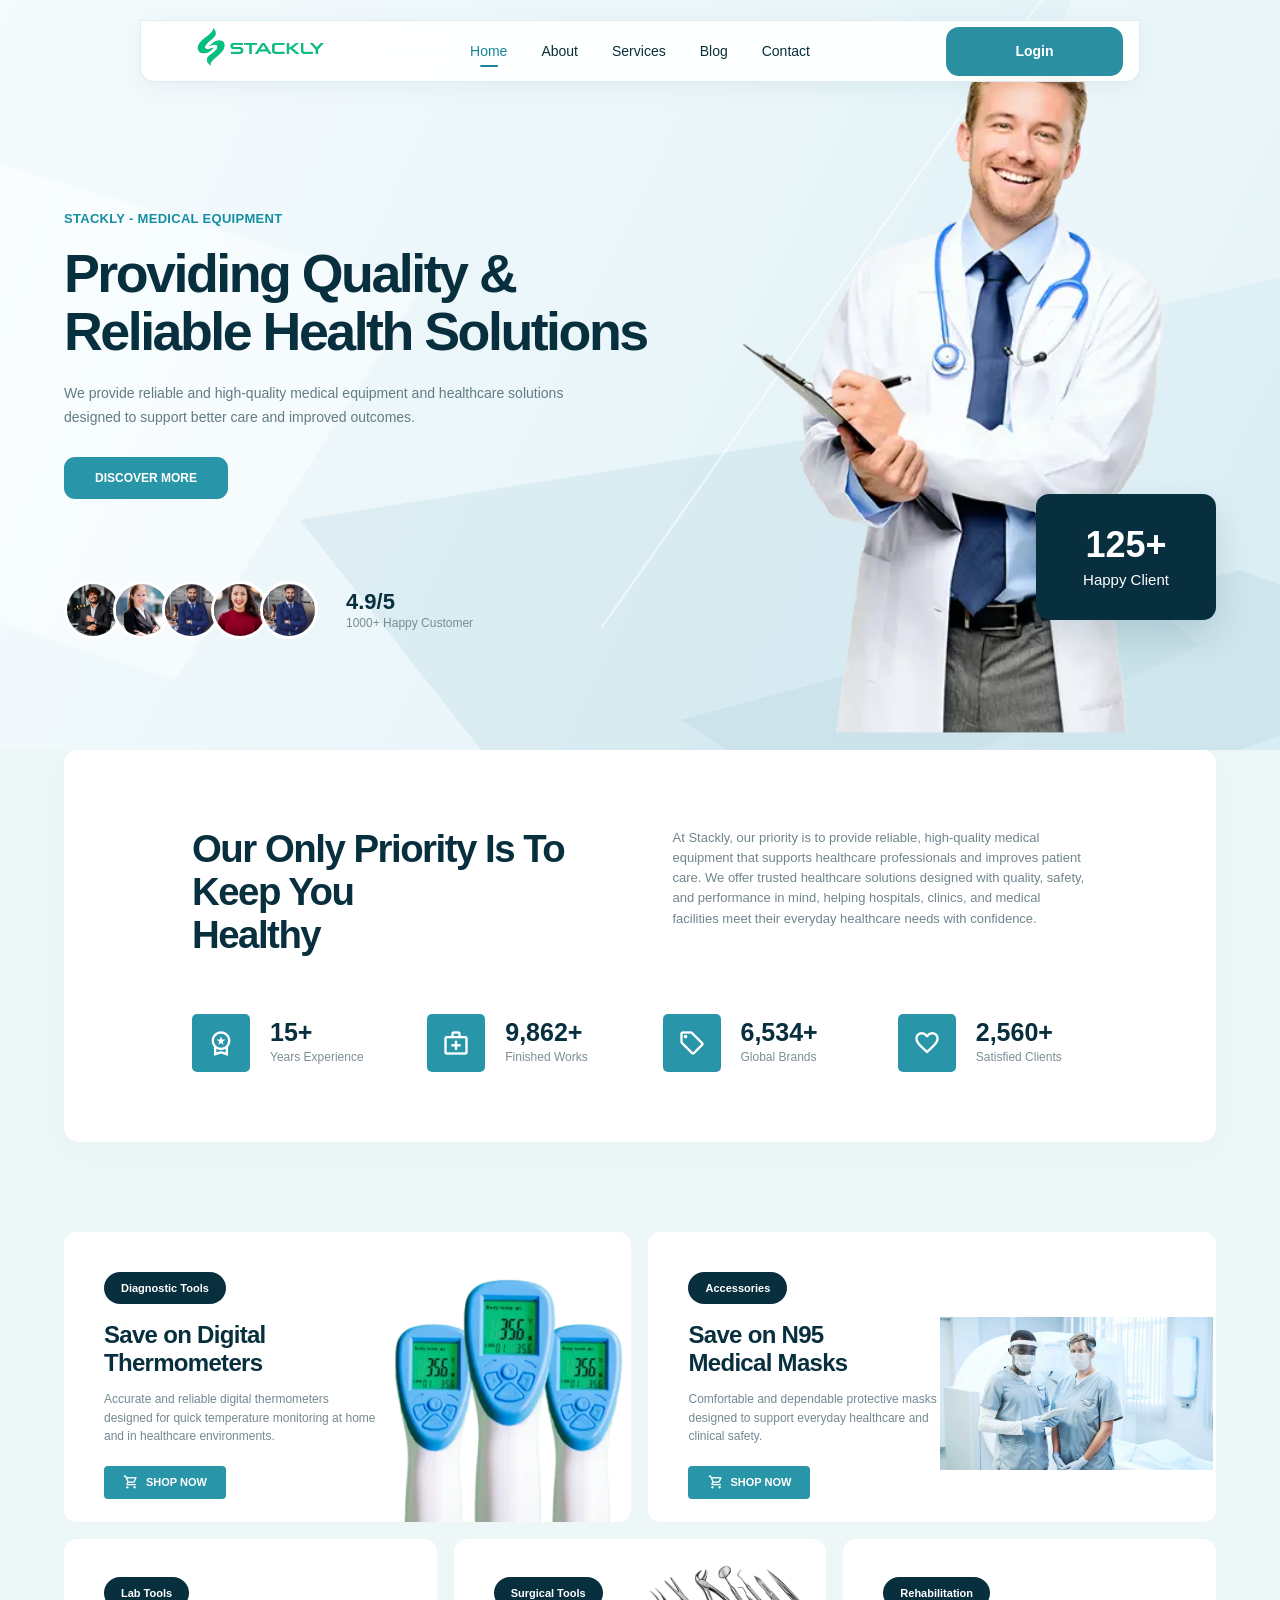
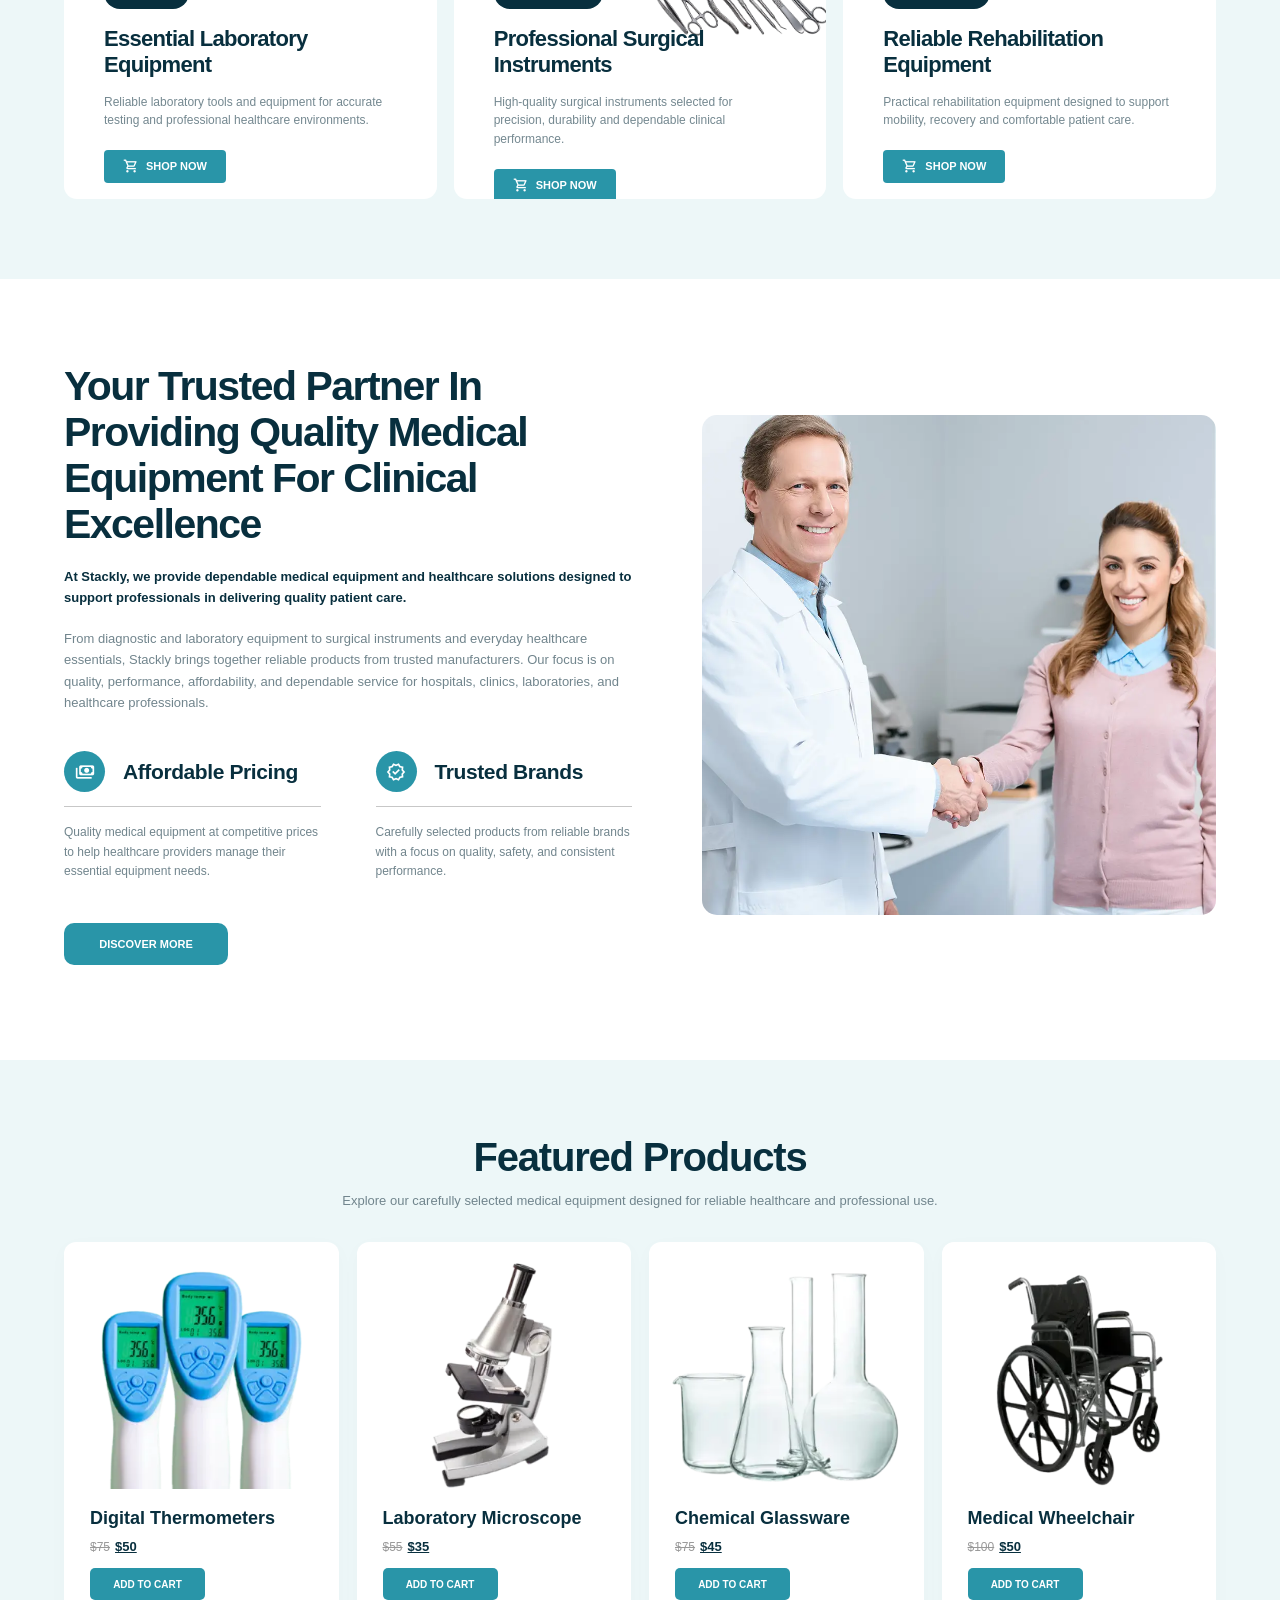
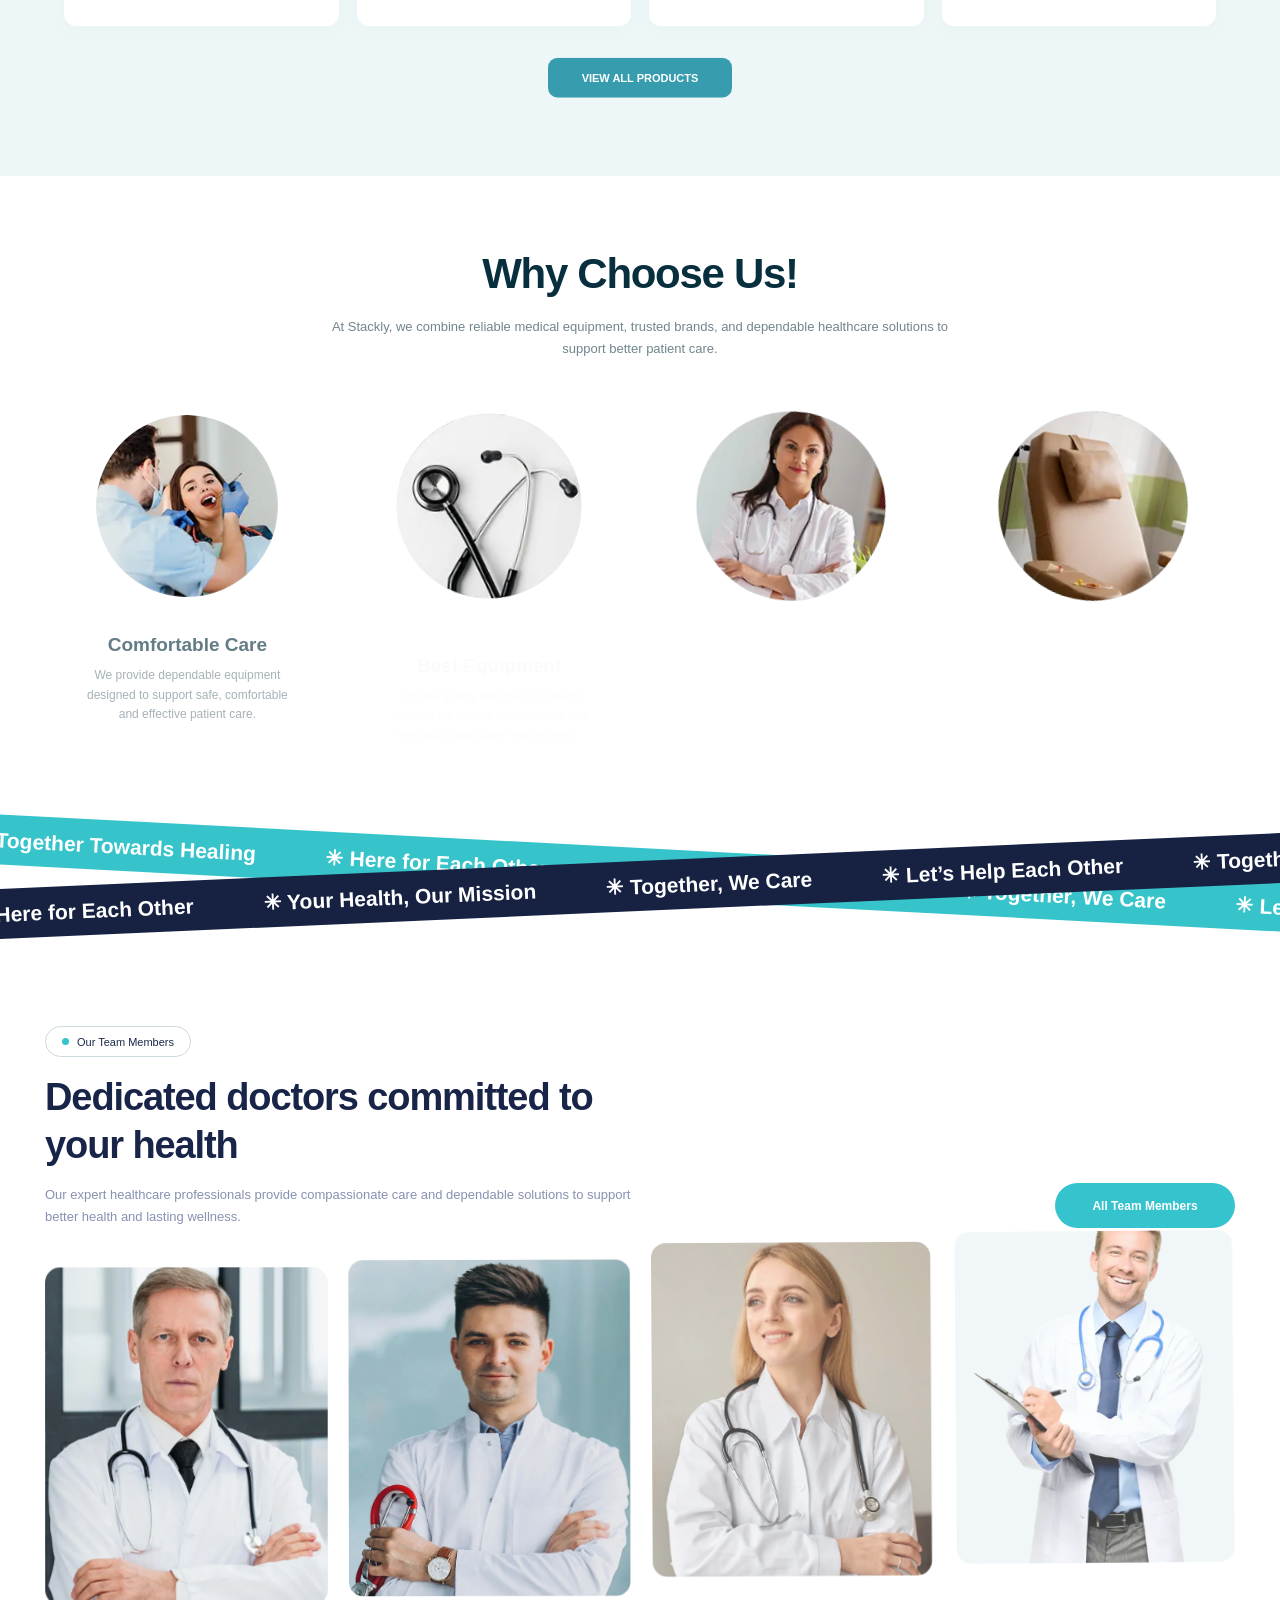
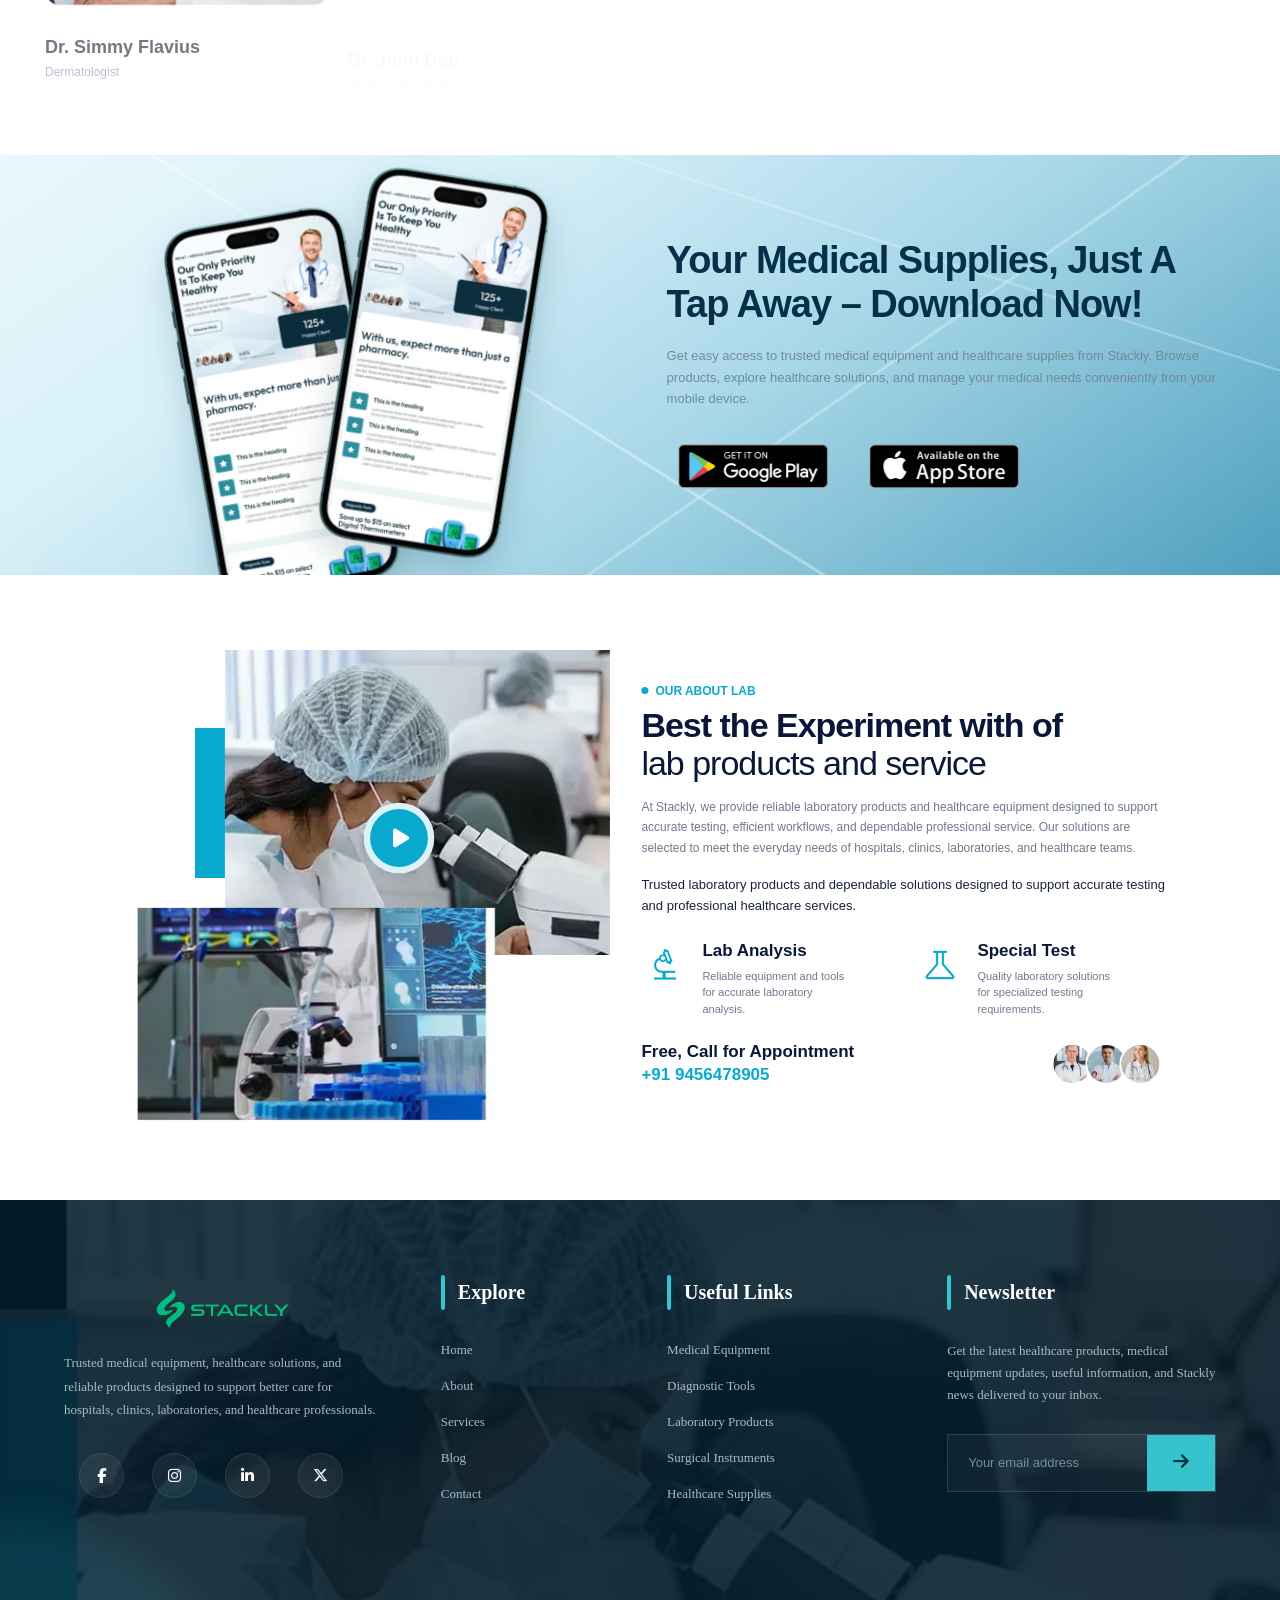
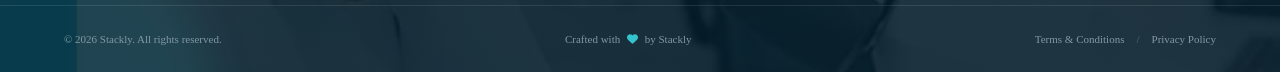
==== commit 3d0184ad: "Updated website" ====
--- a/index.html
+++ b/index.html
@@ -35,6 +35,26 @@
 
 <body>
 
+<!-- PREMIUM STACKLY MEDICAL LOADER -->
+<div class="premium-page-loader" id="premiumPageLoader">
+
+    <div class="premium-loader-rings">
+
+        <span class="premium-ring ring-outer"></span>
+        <span class="premium-ring ring-middle"></span>
+        <span class="premium-ring ring-inner"></span>
+
+        <!-- CENTER CONTENT -->
+        <div class="premium-loader-center">
+            <strong>STACKLY</strong>
+            <span>MEDICAL</span>
+        </div>
+
+    </div>
+
+</div>
+
+
 
     <!-- =========================================
          NAVBAR
--- a/css/style.css
+++ b/css/style.css
@@ -1309,4 +1309,284 @@
     .medical-newsletter-form button {
         width: 60px;
     }
+}
+
+
+
+/* =========================================================
+   PREMIUM STACKLY MEDICAL LOADER
+========================================================= */
+
+.premium-page-loader {
+    position: fixed;
+    inset: 0;
+
+    width: 100%;
+    height: 100vh;
+
+    display: flex;
+    align-items: center;
+    justify-content: center;
+
+    background: #ffffff;
+
+    z-index: 999999;
+
+    opacity: 1;
+    visibility: visible;
+
+    transition:
+        opacity .5s ease,
+        visibility .5s ease;
+}
+
+.premium-page-loader.loader-hidden {
+    opacity: 0;
+    visibility: hidden;
+    pointer-events: none;
+}
+
+
+/* =========================================================
+   RINGS
+========================================================= */
+
+.premium-loader-rings {
+    position: relative;
+
+    width: 130px;
+    height: 130px;
+
+    display: flex;
+    align-items: center;
+    justify-content: center;
+}
+
+
+/* OUTER */
+
+.premium-ring {
+    position: absolute;
+
+    border-radius: 50%;
+
+    border: 3px solid transparent;
+
+    box-sizing: border-box;
+}
+
+
+.ring-outer {
+    width: 130px;
+    height: 130px;
+
+    border-top-color: #2995a8;
+    border-right-color: #2995a8;
+
+    animation:
+        stacklyOuter 1.1s linear infinite;
+}
+
+
+/* MIDDLE */
+
+.ring-middle {
+    width: 98px;
+    height: 98px;
+
+    border-bottom-color: #36c4ca;
+    border-left-color: #36c4ca;
+
+    animation:
+        stacklyMiddle .85s linear infinite reverse;
+}
+
+
+/* INNER */
+
+.ring-inner {
+    width: 68px;
+    height: 68px;
+
+    border-top-color: #082f3e;
+    border-right-color: #082f3e;
+
+    animation:
+        stacklyInner .7s linear infinite;
+}
+
+
+/* =========================================================
+   CENTER STACKLY MEDICAL
+========================================================= */
+
+.premium-loader-center {
+    position: absolute;
+
+    width: 60px;
+    height: 60px;
+
+    border-radius: 50%;
+
+    background: #ffffff;
+
+    display: flex;
+    flex-direction: column;
+
+    align-items: center;
+    justify-content: center;
+
+    text-align: center;
+
+    z-index: 5;
+
+    box-shadow:
+        0 0 0 4px rgba(41,149,168,.08),
+        0 0 20px rgba(41,149,168,.15);
+
+    animation: stacklyCenterPulse 1.4s ease-in-out infinite;
+}
+
+
+/* STACKLY */
+
+.premium-loader-center strong {
+
+    margin: 0;
+
+    color: #082f3e;
+
+    font-family:
+        "Manrope",
+        sans-serif;
+
+    font-size: 10px;
+
+    font-weight: 900;
+
+    letter-spacing: 1px;
+
+    line-height: 1.1;
+}
+
+
+/* MEDICAL */
+
+.premium-loader-center span {
+
+    margin-top: 3px;
+
+    color: #2995a8;
+
+    font-family:
+        "Manrope",
+        sans-serif;
+
+    font-size: 7px;
+
+    font-weight: 800;
+
+    letter-spacing: 1.2px;
+
+    line-height: 1;
+}
+
+
+/* =========================================================
+   ROTATION
+========================================================= */
+
+@keyframes stacklyOuter {
+
+    from {
+        transform: rotate(0deg);
+    }
+
+    to {
+        transform: rotate(360deg);
+    }
+
+}
+
+
+@keyframes stacklyMiddle {
+
+    from {
+        transform: rotate(360deg);
+    }
+
+    to {
+        transform: rotate(0deg);
+    }
+
+}
+
+
+@keyframes stacklyInner {
+
+    from {
+        transform: rotate(0deg);
+    }
+
+    to {
+        transform: rotate(-360deg);
+    }
+
+}
+
+
+/* CENTER PULSE */
+
+@keyframes stacklyCenterPulse {
+
+    0%,
+    100% {
+        transform: scale(.94);
+    }
+
+    50% {
+        transform: scale(1.04);
+    }
+
+}
+
+
+/* =========================================================
+   MOBILE
+========================================================= */
+
+@media (max-width: 768px) {
+
+    .premium-loader-rings {
+        width: 110px;
+        height: 110px;
+    }
+
+    .ring-outer {
+        width: 110px;
+        height: 110px;
+    }
+
+    .ring-middle {
+        width: 82px;
+        height: 82px;
+    }
+
+    .ring-inner {
+        width: 57px;
+        height: 57px;
+    }
+
+    .premium-loader-center {
+        width: 54px;
+        height: 54px;
+    }
+
+    .premium-loader-center strong {
+        font-size: 9px;
+    }
+
+    .premium-loader-center span {
+        font-size: 6px;
+    }
 }
